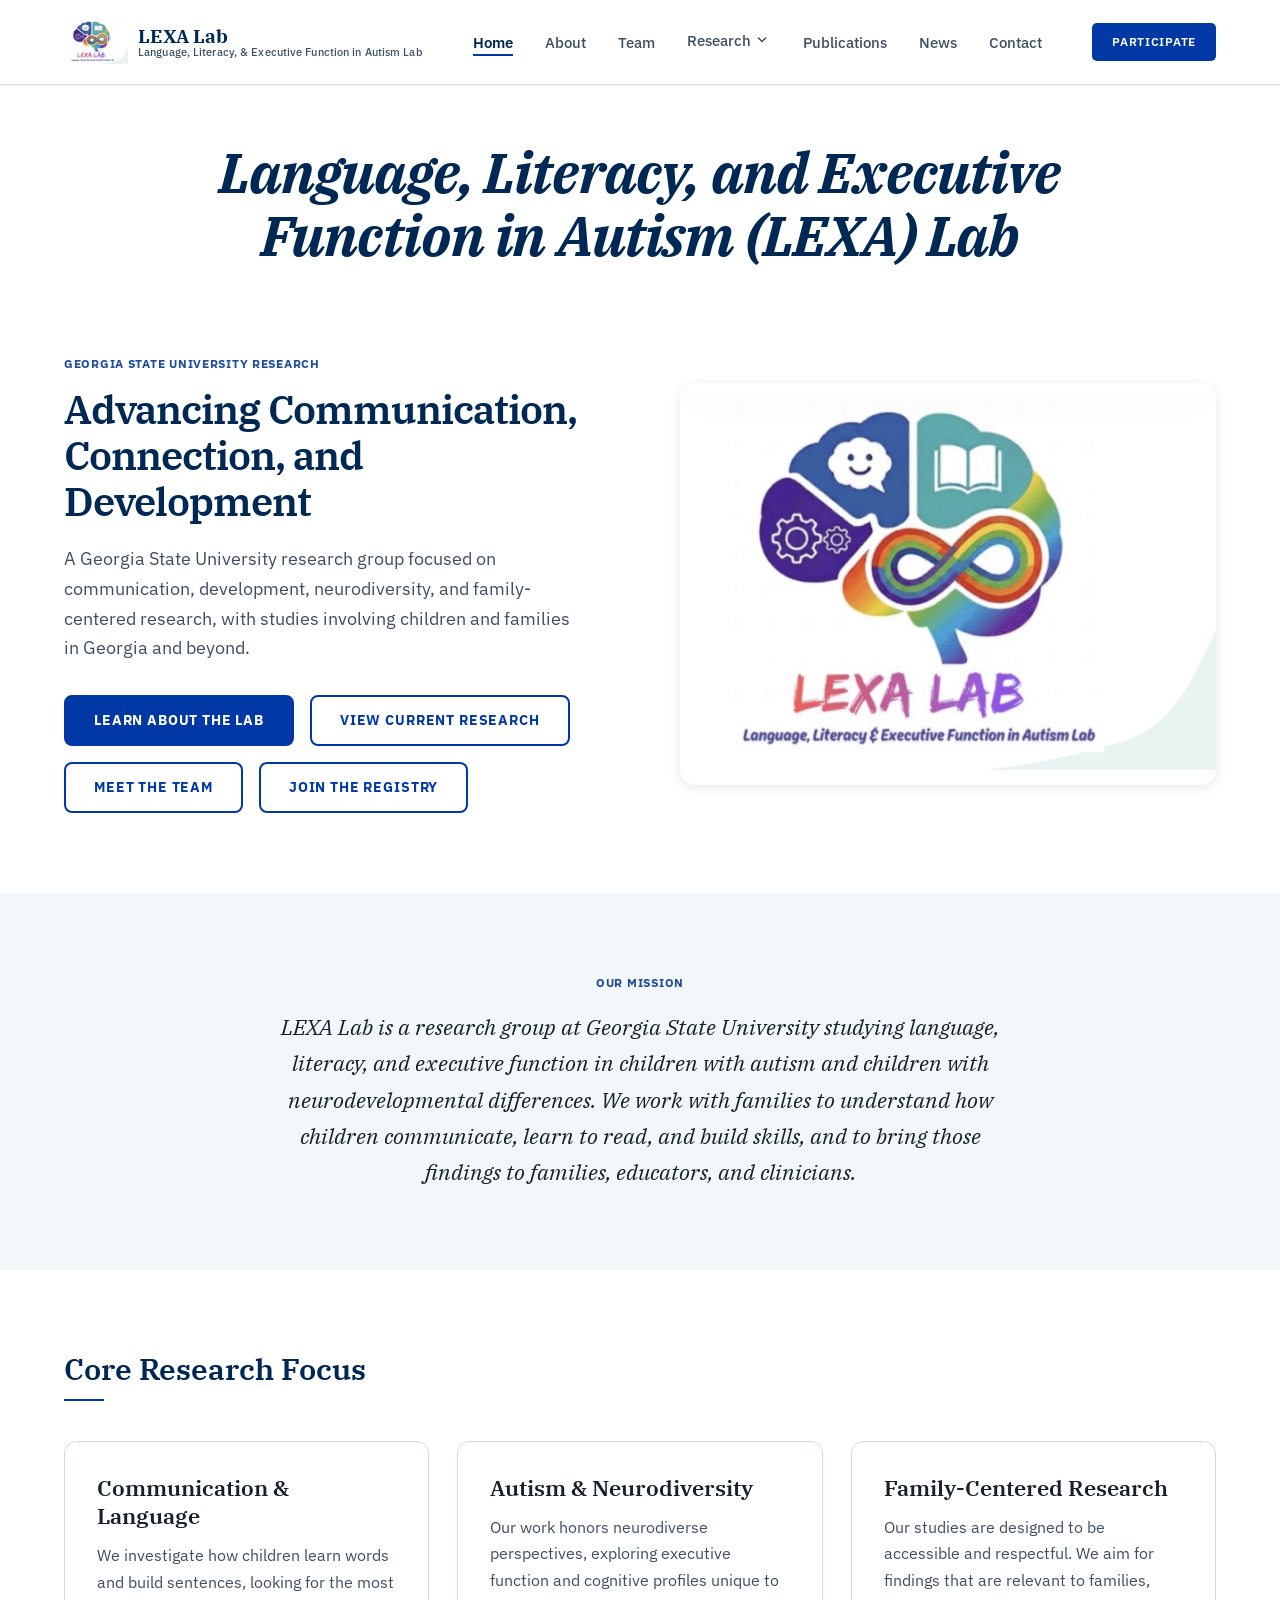
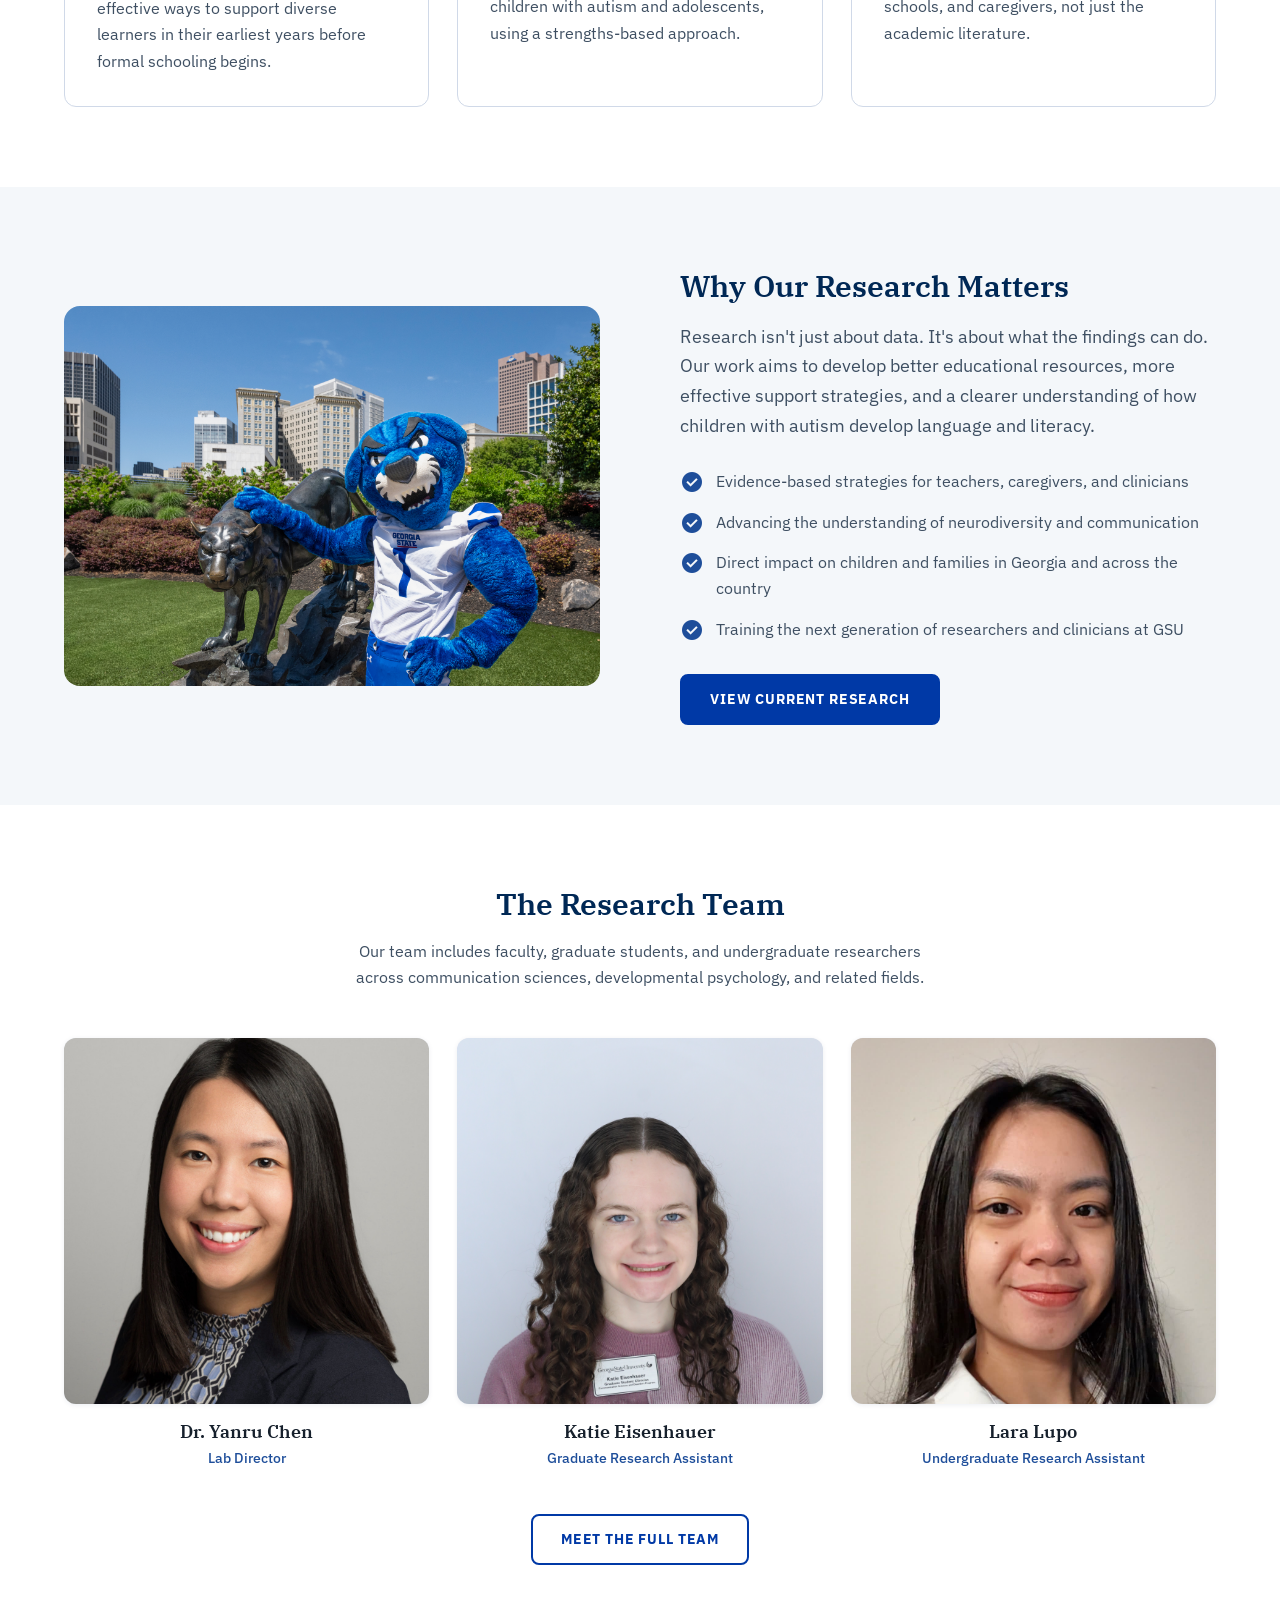
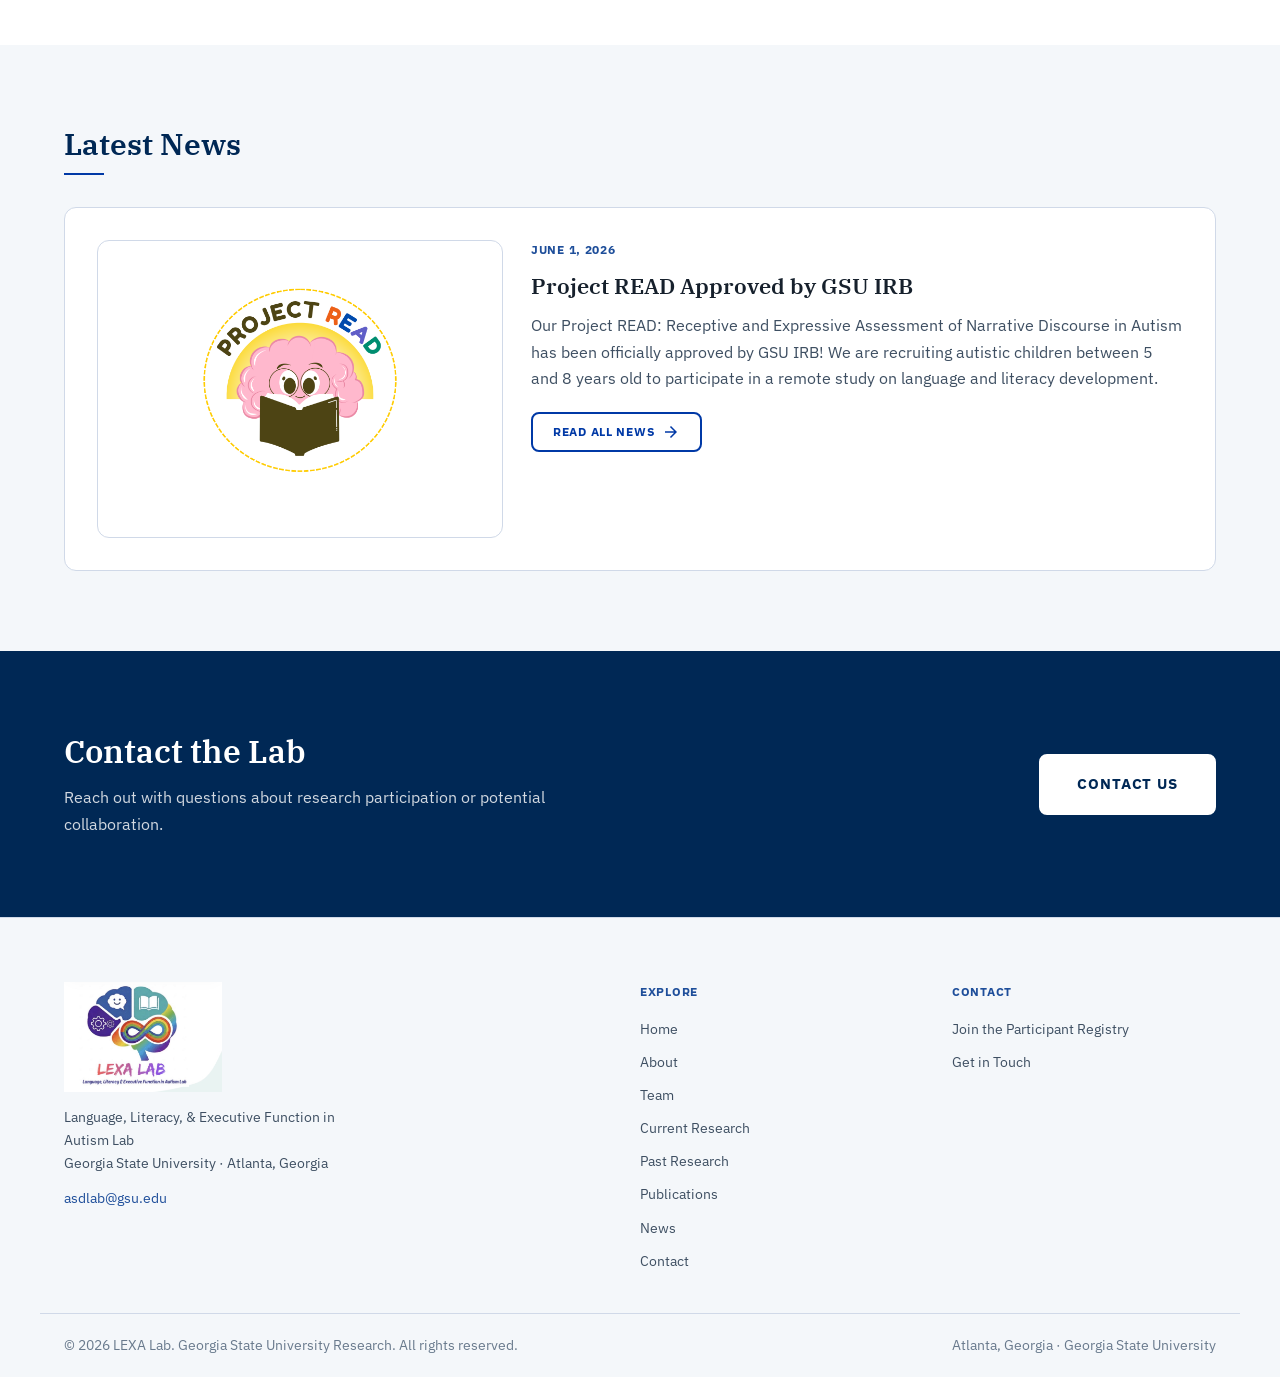
==== index.html @ d69ceec9 "Add GSU photos to home, about, research, and contact pages Co-Authored-By: Claude Opus 4.8 <noreply@" ====
<!DOCTYPE html>
<html lang="en">
<head>
  <meta charset="UTF-8" />
  <meta name="viewport" content="width=device-width, initial-scale=1.0" />
  <meta name="description" content="LEXA Lab at Georgia State University studies language, literacy, and executive function in children with autism and their families. Family-centered, community-engaged research." />
  <title>Home | LEXA Lab — Georgia State University</title>

  <!-- Fonts: IBM Plex Serif (headings) + IBM Plex Sans (body) + Material Symbols -->
  <link rel="preconnect" href="https://fonts.googleapis.com" />
  <link rel="preconnect" href="https://fonts.gstatic.com" crossorigin />
  <link href="https://fonts.googleapis.com/css2?family=IBM+Plex+Serif:ital,wght@0,400;0,500;0,600;0,700;1,400&family=IBM+Plex+Sans:ital,wght@0,400;0,500;0,600;0,700;1,400&display=swap" rel="stylesheet" />
  <link href="https://fonts.googleapis.com/css2?family=Material+Symbols+Outlined:opsz,wght,FILL,GRAD@20..48,100..700,0..1,-50..200" rel="stylesheet" />

  <link rel="stylesheet" href="assets/css/styles.css" />
</head>
<body>

  <!-- Skip navigation for keyboard/screen reader users -->
  <a href="#main-content" class="skip-link">Skip to main content</a>

  <!-- ============================================================
       HEADER / NAVIGATION
       SQUARESPACE: Header block → Fixed → Background: White
       ============================================================ -->
  <header class="site-header" role="banner">
    <div class="nav-inner">

      <!-- Logo -->
      <a href="index.html" class="nav-logo" aria-label="LEXA Lab — Home">
        <div class="nav-logo-icon" aria-hidden="true">
          <img src="assets/images/lexa-lab-logo.png" alt="" class="nav-logo-brand-img" />
        </div>
        <div class="nav-logo-text">
          <span class="nav-logo-name">LEXA Lab</span>
          <span class="nav-logo-sub">Language, Literacy, &amp; Executive Function in Autism Lab</span>
        </div>
      </a>

      <!-- Desktop nav links -->
      <!-- Update this navigation if additional pages are added in the future. -->
      <nav aria-label="Main navigation">
        <ul class="nav-links" role="list">
          <li><a href="index.html"        class="nav-link active" aria-current="page">Home</a></li>
          <li><a href="about.html"        class="nav-link">About</a></li>
          <li><a href="team.html"         class="nav-link">Team</a></li>
          <li class="nav-item-dropdown">
            <button class="nav-link nav-dropdown-toggle" aria-expanded="false" aria-haspopup="true">
              Research
              <span class="material-symbols-outlined" aria-hidden="true" style="font-size:18px;">expand_more</span>
            </button>
            <ul class="nav-dropdown-menu" role="menu">
              <li role="none"><a role="menuitem" href="research.html" class="nav-dropdown-link">Current Research</a></li>
              <li role="none"><a role="menuitem" href="past-research.html" class="nav-dropdown-link">Past Research</a></li>
            </ul>
          </li>
          <li><a href="publications.html" class="nav-link">Publications</a></li>
          <li><a href="news.html"          class="nav-link">News</a></li>
          <li><a href="contact.html"      class="nav-link">Contact</a></li>
        </ul>
      </nav>

      <!-- Nav CTA -->
      <a href="contact.html#registry" class="btn-nav nav-cta" aria-label="Join the participant registry — opens contact page">Participate</a>

      <!-- Hamburger (mobile) -->
      <button
        class="mobile-menu-btn"
        id="mobile-menu-btn"
        aria-label="Open navigation menu"
        aria-expanded="false"
        aria-controls="mobile-menu"
      >
        <span class="material-symbols-outlined" aria-hidden="true">menu</span>
      </button>
    </div>

    <!-- Mobile dropdown -->
    <nav id="mobile-menu" class="mobile-menu" aria-label="Mobile navigation">
      <a href="index.html"        class="mobile-nav-link active" aria-current="page">Home</a>
      <a href="about.html"        class="mobile-nav-link">About</a>
      <a href="team.html"         class="mobile-nav-link">Team</a>
      <span class="mobile-nav-group-label">Research</span>
      <a href="research.html"      class="mobile-nav-link mobile-nav-sublink">Current Research</a>
      <a href="past-research.html" class="mobile-nav-link mobile-nav-sublink">Past Research</a>
      <a href="publications.html" class="mobile-nav-link">Publications</a>
      <a href="news.html"        class="mobile-nav-link">News</a>
      <a href="contact.html"      class="mobile-nav-link">Contact</a>
      <a href="contact.html#registry" class="btn-nav">Participate in a Study</a>
    </nav>
  </header>

  <!-- ============================================================
       MAIN CONTENT
       ============================================================ -->
  <main id="main-content">

    <!-- ──────────────────────────────────────────────────────────
         LAB WORDMARK — full name, large centered display
         SQUARESPACE: Text block — centered, large display heading
         ────────────────────────────────────────────────────────── -->
    <section class="lab-wordmark-band" aria-label="Lab name">
      <div class="container">
        <p class="lab-wordmark">
          Language, Literacy, and Executive Function in Autism (LEXA) Lab
        </p>
      </div>
    </section>

    <!-- ──────────────────────────────────────────────────────────
         HERO SECTION
         SQUARESPACE: Banner block — 2-column layout
         Left: Text + CTAs  |  Right: Image placeholder
         ────────────────────────────────────────────────────────── -->
    <section class="hero" aria-labelledby="hero-heading">
      <div class="container grid-2 gap-lg">

        <!-- Left: content -->
        <div>
          <span class="section-label">Georgia State University Research</span>
          <h1 id="hero-heading" class="display-heading" style="margin-top: 8px;">
            Advancing Communication,<br />Connection, and Development
          </h1>
          <p class="body-lg" style="margin-top: 20px; max-width: 520px;">
            A Georgia State University research group focused on communication, development, neurodiversity, and family-centered research, with studies involving children and families in Georgia and beyond.
          </p>
          <div class="btn-group" style="margin-top: 32px;">
            <a href="about.html"    class="btn btn-primary">Learn About the Lab</a>
            <a href="research.html" class="btn btn-outlined">View Current Research</a>
          </div>
          <div class="btn-group" style="margin-top: 16px;">
            <a href="team.html"             class="btn btn-outlined">Meet the Team</a>
            <a href="contact.html#registry" class="btn btn-outlined">Join the Registry</a>
          </div>
        </div>

        <!-- Right: image -->
        <img src="assets/images/lexa-lab-logo.png" alt="LEXA Lab logo" class="hero-image" style="width:100%; min-height:380px; object-fit:contain; background: var(--clr-surface-card); display:block;" />

      </div>
    </section>

    <!-- ──────────────────────────────────────────────────────────
         MISSION / WELCOME SECTION
         SQUARESPACE: Text block — centered, large quote style
         ────────────────────────────────────────────────────────── -->
    <section class="mission-block section-pad" aria-labelledby="mission-heading">
      <div class="container">
        <div class="inner">
          <span class="section-label" style="text-align:center; display:block;">Our Mission</span>
          <p id="mission-heading" style="margin-top: 16px;">
            LEXA Lab is a research group at Georgia State University studying language, literacy, and executive function in children with autism and children with neurodevelopmental differences. We work with families to understand how children communicate, learn to read, and build skills, and to bring those findings to families, educators, and clinicians.
          </p>
        </div>
      </div>
    </section>

    <!-- ──────────────────────────────────────────────────────────
         RESEARCH FOCUS CARDS
         SQUARESPACE: Summary block — 3 columns
         ────────────────────────────────────────────────────────── -->
    <section class="section-pad" style="background: var(--clr-surface);" id="focus" aria-labelledby="focus-heading">
      <div class="container">

        <div class="heading-accent" style="margin-bottom: 40px;">
          <h2 id="focus-heading" class="section-heading">Core Research Focus</h2>
          <div class="heading-accent-line"></div>
        </div>

        <div class="grid-3">

          <!-- Card 1: Communication & Language -->
          <div class="card" style="display:flex; flex-direction:column;">
            <h3 class="card-heading">Communication &amp; Language</h3>
            <p class="body-md" style="flex: 1;">
              We investigate how children learn words and build sentences, looking for the most effective ways to support diverse learners in their earliest years before formal schooling begins.
            </p>
          </div>

          <!-- Card 2: Autism & Neurodiversity -->
          <div class="card" style="display:flex; flex-direction:column;">
            <h3 class="card-heading">Autism &amp; Neurodiversity</h3>
            <p class="body-md" style="flex: 1;">
              Our work honors neurodiverse perspectives, exploring executive function and cognitive
              profiles unique to children with autism and adolescents, using a strengths-based approach.
            </p>
          </div>

          <!-- Card 3: Family-Centered Research -->
          <div class="card" style="display:flex; flex-direction:column;">
            <h3 class="card-heading">Family-Centered Research</h3>
            <p class="body-md" style="flex: 1;">
              Our studies are designed to be accessible and respectful. We aim for findings that are relevant to families, schools, and caregivers, not just the academic literature.
            </p>
          </div>

        </div>
      </div>
    </section>

    <!-- ──────────────────────────────────────────────────────────
         WHY IT MATTERS
         SQUARESPACE: Image + Text block — Image left, text right
         ────────────────────────────────────────────────────────── -->
    <section class="section-pad" style="background: var(--clr-surface-alt);" aria-labelledby="why-heading">
      <div class="container grid-2 gap-lg">

        <!-- Left: image placeholder -->
        <!-- SWAP with: A candid, warm photo of a diverse family sharing a joyful moment together.
             Soft natural light, indoor setting. Conveys connection and safety. -->
        <!-- Replace this placeholder with final lab photography. Keep similar aspect ratio and add descriptive alt text. -->
        <div style="position: relative;">
          <img
            src="assets/images/20260409MLB_GSU_Stock_0015.jpeg"
            alt="Pounce, the Georgia State University panther mascot, posing beside the bronze panther statue with the downtown Atlanta skyline behind"
            style="width:100%; min-height:380px; height:100%; object-fit:cover; object-position:center; border-radius: var(--radius-2xl); display:block;"
          />
        </div>

        <!-- Right: text -->
        <div>
          <h2 id="why-heading" class="section-heading">Why Our Research Matters</h2>
          <p class="body-lg" style="margin-top: 16px; margin-bottom: 28px;">
            Research isn't just about data. It's about what the findings can do. Our work aims to develop better educational resources, more effective support strategies, and a clearer understanding of how children with autism develop language and literacy.
          </p>
          <ul class="check-list">
            <li>
              <span class="material-symbols-outlined check-icon icon-filled" aria-hidden="true">check_circle</span>
              <span>Evidence-based strategies for teachers, caregivers, and clinicians</span>
            </li>
            <li>
              <span class="material-symbols-outlined check-icon icon-filled" aria-hidden="true">check_circle</span>
              <span>Advancing the understanding of neurodiversity and communication</span>
            </li>
            <li>
              <span class="material-symbols-outlined check-icon icon-filled" aria-hidden="true">check_circle</span>
              <span>Direct impact on children and families in Georgia and across the country</span>
            </li>
            <li>
              <span class="material-symbols-outlined check-icon icon-filled" aria-hidden="true">check_circle</span>
              <span>Training the next generation of researchers and clinicians at GSU</span>
            </li>
          </ul>
          <div style="margin-top: 32px;">
            <a href="research.html" class="btn btn-primary">View Current Research</a>
          </div>
        </div>

      </div>
    </section>

    <!-- ──────────────────────────────────────────────────────────
         TEAM PREVIEW
         SQUARESPACE: Summary block — 4 columns (headshot + name + role)
         ────────────────────────────────────────────────────────── -->
    <section class="section-pad" style="background: var(--clr-surface);" id="team" aria-labelledby="team-preview-heading">
      <div class="container">

        <div style="text-align: center; max-width: 600px; margin: 0 auto 48px;">
          <h2 id="team-preview-heading" class="section-heading">The Research Team</h2>
          <p class="body-md" style="margin-top: 14px;">
            Our team includes faculty, graduate students, and undergraduate researchers across communication sciences, developmental psychology, and related fields.
          </p>
        </div>

        <div class="grid-3">

          <div class="preview-card">
            <img src="assets/images/yanru-chen.jpg" alt="Dr. Yanru Chen" class="preview-headshot" style="width:100%; aspect-ratio:1; object-fit:cover; object-position:center; display:block;" />
            <h4>Dr. Yanru Chen</h4>
            <p class="role">Lab Director</p>
          </div>

          <div class="preview-card">
            <img src="assets/images/katie-eisenhauer.jpg" alt="Katie Eisenhauer" class="preview-headshot" style="width:100%; aspect-ratio:1; object-fit:cover; object-position:center bottom; display:block;" />
            <h4>Katie Eisenhauer</h4>
            <p class="role">Graduate Research Assistant</p>
          </div>

          <div class="preview-card">
            <img src="assets/images/lara-lupo.jpg" alt="Lara Lupo" class="preview-headshot" style="width:100%; aspect-ratio:1; object-fit:cover; object-position:center top; display:block;" />
            <h4>Lara Lupo</h4>
            <p class="role">Undergraduate Research Assistant</p>
          </div>

        </div>

        <div style="text-align: center; margin-top: 44px;">
          <a href="team.html" class="btn btn-outlined">Meet the Full Team</a>
        </div>

      </div>
    </section>

    <!-- ──────────────────────────────────────────────────────────
         LATEST NEWS — most recent item only
         SQUARESPACE: Summary block (latest item) / Blog summary
         MAINTENANCE: Update this block whenever a newer item is added to
         news.html so the Home page always shows the single latest item.
         ────────────────────────────────────────────────────────── -->
    <section class="section-pad" style="background: var(--clr-surface-alt);" aria-labelledby="news-heading">
      <div class="container">
        <div class="heading-accent" style="margin-bottom: 32px;">
          <h2 id="news-heading" class="section-heading">Latest News</h2>
          <div class="heading-accent-line"></div>
        </div>

        <article class="card" style="display:flex; gap:28px; flex-wrap:wrap; align-items:flex-start;">
          <div style="flex:1 1 240px; min-height:220px; border-radius: var(--radius-xl); background: var(--clr-surface); border: 1px solid var(--clr-surface-border); display:flex; align-items:center; justify-content:center; padding:18px;">
            <img src="assets/images/project-read-logo.png" alt="Project READ logo" style="width:100%; max-height:260px; object-fit:contain; display:block;" />
          </div>
          <div style="flex:2 1 320px;">
            <span class="section-label">June 1, 2026</span>
            <h3 class="card-heading" style="margin-top:6px;">Project READ Approved by GSU IRB</h3>
            <p class="body-md" style="margin-bottom: 20px;">
              Our Project READ: Receptive and Expressive Assessment of Narrative Discourse in Autism
              has been officially approved by GSU IRB! We are recruiting autistic children between 5 and 8
              years old to participate in a remote study on language and literacy development.
            </p>
            <a href="news.html" class="btn btn-outlined btn-sm">
              Read all news
              <span class="material-symbols-outlined" aria-hidden="true" style="font-size:18px;">arrow_forward</span>
            </a>
          </div>
        </article>
      </div>
    </section>

    <!-- ──────────────────────────────────────────────────────────
         CONTACT CTA BANNER
         SQUARESPACE: Banner block — Navy background, 2 columns
         ────────────────────────────────────────────────────────── -->
    <section class="cta-banner" aria-labelledby="cta-heading">
      <div class="container">
        <div class="cta-2col">
          <div class="cta-text">
            <h2 id="cta-heading" style="font-size: clamp(24px, 3.5vw, 32px); margin-bottom: 12px;">
              Contact the Lab
            </h2>
            <p>
              Reach out with questions about research participation or potential collaboration.
            </p>
          </div>
          <div style="flex-shrink: 0;">
            <a href="contact.html" class="btn btn-on-dark btn-lg">Contact Us</a>
          </div>
        </div>
      </div>
    </section>

  </main>

  <!-- ============================================================
       FOOTER
       SQUARESPACE: Footer block — 3-column layout
       ============================================================ -->
  <footer class="site-footer" role="contentinfo">
    <div class="footer-inner">

      <!-- Column 1: Brand -->
      <div>
        <img src="assets/images/lexa-lab-logo.png" alt="LEXA Lab logo" class="footer-logo-img" />
        <p class="footer-brand-sub">
          Language, Literacy, &amp; Executive Function in Autism Lab<br />
          Georgia State University · Atlanta, Georgia
        </p>
        <p style="margin-top: 12px; font-size: var(--text-sm); color: var(--clr-text-soft);">
          <a href="mailto:asdlab@gsu.edu" style="color: var(--clr-secondary);">asdlab@gsu.edu</a>
        </p>
      </div>

      <!-- Column 2: Explore -->
      <div>
        <span class="footer-col-label">Explore</span>
        <nav class="footer-links" aria-label="Footer navigation">
          <a href="index.html">Home</a>
          <a href="about.html">About</a>
          <a href="team.html">Team</a>
          <a href="research.html">Current Research</a>
          <a href="past-research.html">Past Research</a>
          <a href="publications.html">Publications</a>
          <a href="news.html">News</a>
          <a href="contact.html">Contact</a>
        </nav>
      </div>

      <!-- Column 3: Contact -->
      <div>
        <span class="footer-col-label">Contact</span>
        <nav class="footer-links" aria-label="Footer contact links">
          <a href="contact.html#registry">Join the Participant Registry</a>
          <a href="contact.html">Get in Touch</a>
        </nav>
      </div>

    </div>

    <div class="footer-bottom">
      <p class="footer-copy">© 2026 LEXA Lab. Georgia State University Research. All rights reserved.</p>
      <p class="footer-copy">Atlanta, Georgia · Georgia State University</p>
    </div>
  </footer>

  <script src="assets/js/nav.js"></script>
</body>
</html>
---- assets/css/styles.css ----
/* ================================================================
   LEXA Lab — Shared Stylesheet
   Georgia State University Research Lab Website Prototype
   Language, Literacy, & Executive Function in Autism Lab
   ================================================================

   SQUARESPACE MIGRATION GUIDE:
   ─ CSS custom properties (:root) → Squarespace Site Styles panel
   ─ Component classes below → Custom CSS on individual blocks
   ─ Section comments name the Squarespace block type to use

   ================================================================ */


/* ================================
   Design Tokens
   Colors, typography, spacing, borders, shadows
================================ */

:root {
  /* Brand — GSU Palette */
  --clr-primary:         #002855;   /* GSU Deep Navy — headings, logo */
  --clr-primary-action:  #0039A6;   /* GSU Blue — buttons, links */
  --clr-primary-light:   #D6E4FF;   /* Cool blue tint — chips, icon bg */
  --clr-secondary:       #1E4E9A;   /* Cool mid-blue — section labels, accents */
  --clr-secondary-light: #EDF3FF;   /* Cool pale blue — hover, callout */

  /* Surfaces */
  --clr-bg:              #FFFFFF;
  --clr-surface:         #FFFFFF;
  --clr-surface-alt:     #F4F7FA;   /* Cool pale blue-gray — alternating sections */
  --clr-surface-card:    #FFFFFF;
  --clr-surface-mid:     #E8EDF4;   /* Q&A blocks, content containers */
  --clr-surface-border:  #D0D9E8;   /* Dividers, card borders */
  --clr-white:           #FFFFFF;
  --clr-paper:           #FAF7F1;   /* Warm paper — publications archive */
  --clr-paper-rule:      #E7E1D6;   /* Hairline rule on paper */

  /* Text */
  --clr-text:            #16202C;   /* Deep blue-black body */
  --clr-text-mid:        #3E4F62;   /* Muted — captions, body on cards */
  --clr-text-soft:       #697A8D;   /* Tertiary — hints, placeholders */

  /* Accent */
  --clr-gold:            #B88A00;   /* Muted academic gold */
  --clr-gold-bg:         #FDF6E3;   /* Pale gold tint */

  /* Typography — IBM Plex family: academic, editorial, cohesive */
  --font-heading: 'IBM Plex Serif', serif;
  --font-body:    'IBM Plex Sans', sans-serif;

  /* Type scale */
  --text-display:  clamp(24px, 4vw, 40px);
  --text-h1:       clamp(22px, 3.5vw, 36px);
  --text-h2:       30px;
  --text-h3:       22px;
  --text-h4:       19px;
  --text-body-lg:  18px;
  --text-body:     16px;
  --text-sm:       14px;
  --text-xs:       12px;

  /* Line heights */
  --lh-tight:    1.15;
  --lh-snug:     1.28;
  --lh-normal:   1.5;
  --lh-relaxed:  1.65;

  /* Letter spacing */
  --ls-tight: -0.015em;
  --ls-caps:   0.06em;

  /* Spacing (8px base) */
  --sp-1:  8px;
  --sp-2:  16px;
  --sp-3:  24px;
  --sp-4:  32px;
  --sp-5:  40px;
  --sp-6:  48px;
  --sp-8:  64px;
  --sp-10: 80px;  /* section vertical padding */
  --sp-12: 96px;

  /* Layout */
  --container-max: 1200px;
  --gutter:        24px;
  --section-y:     80px;

  /* Shapes — reduced radius for academic/institutional look */
  --radius-sm:   2px;
  --radius-md:   5px;
  --radius-lg:   8px;
  --radius-xl:   12px;
  --radius-2xl:  16px;
  --radius-full: 9999px;

  /* Shadows — tighter, less diffuse */
  --shadow-xs: 0 1px 2px rgba(0, 40, 85, 0.05);
  --shadow-sm: 0 1px 5px rgba(0, 40, 85, 0.08);
  --shadow-md: 0 3px 12px rgba(0, 40, 85, 0.10);
  --shadow-lg: 0 6px 24px rgba(0, 40, 85, 0.12);

  /* Transitions */
  --ease-fast:   150ms ease;
  --ease:        250ms ease;
  --ease-slow:   400ms ease;
}


/* ================================
   Base / Reset
================================ */

*, *::before, *::after { box-sizing: border-box; margin: 0; padding: 0; }

html { scroll-behavior: smooth; }

body {
  font-family: var(--font-body);
  font-size: var(--text-body);
  line-height: var(--lh-relaxed);
  color: var(--clr-text);
  background-color: var(--clr-bg);
  -webkit-font-smoothing: antialiased;
  overflow-x: hidden;
}

img { max-width: 100%; height: auto; display: block; }

a { color: inherit; text-decoration: none; }
a:hover { text-decoration: underline; }

ul, ol { list-style: none; }

button {
  cursor: pointer;
  font-family: var(--font-body);
  border: none;
  background: none;
}

h1, h2, h3, h4, h5 {
  font-family: var(--font-heading);
  font-weight: 600;
  line-height: var(--lh-snug);
  color: var(--clr-primary);
}


/* ================================
   Accessibility
================================ */

/* Skip link — SQUARESPACE: add as first block, hide visually */
.skip-link {
  position: absolute;
  top: -100px;
  left: var(--gutter);
  background: var(--clr-primary-action);
  color: #fff;
  padding: 8px 18px;
  border-radius: var(--radius-md);
  font-weight: 600;
  font-size: var(--text-sm);
  z-index: 9999;
  transition: top var(--ease-fast);
}
.skip-link:focus { top: 8px; text-decoration: none; color: #fff; }

/* Focus ring — high visibility for keyboard users */
:focus-visible {
  outline: 3px solid var(--clr-primary-action);
  outline-offset: 3px;
  border-radius: 2px;
}
:focus:not(:focus-visible) { outline: none; }


/* ================================
   Icon Library
   Material Symbols configuration
================================ */

.material-symbols-outlined {
  font-variation-settings: 'FILL' 0, 'wght' 400, 'GRAD' 0, 'opsz' 24;
  font-size: 24px;
  line-height: 1;
  display: inline-flex;
  align-items: center;
  user-select: none;
}
.icon-filled { font-variation-settings: 'FILL' 1, 'wght' 400, 'GRAD' 0, 'opsz' 24; }


/* ================================
   Layout Utilities
   Containers, grids, split layouts
   Responsive breakpoints are defined inline within each rule.
================================ */

/* Main page width wrapper used across all pages. */
.container {
  width: 100%;
  max-width: var(--container-max);
  margin-left: auto;
  margin-right: auto;
  padding-left: var(--gutter);
  padding-right: var(--gutter);
}

.section-pad {
  padding-top: var(--section-y);
  padding-bottom: var(--section-y);
}

@media (max-width: 768px) {
  .section-pad {
    padding-top: 56px;
    padding-bottom: 56px;
  }
}

/* Two-column grids */
.grid-2 {
  display: grid;
  grid-template-columns: 1fr 1fr;
  gap: 64px;
  align-items: center;
}

.grid-2.gap-lg { gap: 80px; }
.grid-2.gap-md { gap: 48px; }
.grid-2.gap-sm { gap: 32px; }

/* Weighted two-column */
.grid-5-7 { grid-template-columns: 5fr 7fr; }
.grid-7-5 { grid-template-columns: 7fr 5fr; }

@media (max-width: 900px) {
  .grid-2, .grid-5-7, .grid-7-5 {
    grid-template-columns: 1fr;
    gap: 40px;
  }
}

/* Reusable card grid for research and team sections. */
.grid-3 {
  display: grid;
  grid-template-columns: repeat(3, 1fr);
  gap: 28px;
}

@media (max-width: 900px) { .grid-3 { grid-template-columns: 1fr 1fr; } }
@media (max-width: 640px) { .grid-3 { grid-template-columns: 1fr; } }

/* Four-column grid */
.grid-4 {
  display: grid;
  grid-template-columns: repeat(4, 1fr);
  gap: 24px;
}

@media (max-width: 1024px) { .grid-4 { grid-template-columns: 1fr 1fr; } }
@media (max-width: 580px)  { .grid-4 { grid-template-columns: 1fr; } }

/* Two-column grid (team) */
.grid-team-2 {
  display: grid;
  grid-template-columns: repeat(2, 1fr);
  gap: 24px;
}
@media (max-width: 700px) { .grid-team-2 { grid-template-columns: 1fr; } }

/* 12-col bento grid (research areas, grad students) */
.bento-grid {
  display: grid;
  grid-template-columns: repeat(12, 1fr);
  gap: 24px;
}

.bento-8  { grid-column: span 8; }
.bento-4  { grid-column: span 4; }
.bento-12 { grid-column: span 12; }

@media (max-width: 900px) {
  .bento-8, .bento-4 { grid-column: span 12; }
}

/* Contact layout */
.contact-grid {
  display: grid;
  grid-template-columns: 5fr 7fr;
  gap: 48px;
  align-items: start;
}
@media (max-width: 900px) { .contact-grid { grid-template-columns: 1fr; } }


/* ================================
   Header and Navigation
   SQUARESPACE: Header block → Fixed → White background
================================ */

.site-header {
  position: sticky;
  top: 0;
  z-index: 100;
  background: var(--clr-white);
  border-bottom: 1px solid var(--clr-surface-border);
  box-shadow: var(--shadow-xs);
  transition: box-shadow var(--ease);
}
.site-header.scrolled { box-shadow: var(--shadow-sm); }

.nav-inner {
  display: flex;
  align-items: center;
  justify-content: space-between;
  height: 84px;
  max-width: var(--container-max);
  margin: 0 auto;
  padding: 0 var(--gutter);
}

/* Logo */
.nav-logo {
  display: flex;
  flex-direction: row;
  align-items: center;
  gap: 10px;
  line-height: 1.1;
  text-decoration: none;
}

.nav-logo-icon {
  flex-shrink: 0;
  display: flex;
  align-items: center;
}

.nav-logo-brand-img {
  height: 64px;
  width: 64px;
  object-fit: contain;
  display: block;
}

.nav-logo-text {
  display: flex;
  flex-direction: column;
}

.nav-logo-name {
  font-family: var(--font-heading);
  font-size: 19px;
  font-weight: 700;
  color: var(--clr-primary);
  letter-spacing: -0.01em;
}
.nav-logo-sub {
  font-size: 10.5px;
  font-weight: 500;
  color: var(--clr-text-mid);
  letter-spacing: 0.01em;
  max-width: 300px;
}

@media (max-width: 480px) {
  .nav-logo-brand-img { height: 48px; width: 48px; }
  .nav-logo-name { font-size: 16px; }
  .nav-logo-sub { display: none; }
}

/* Desktop nav links */
.nav-links {
  display: flex;
  align-items: center;
  gap: 32px;
  list-style: none;
}

.nav-link {
  font-size: 15px;
  font-weight: 500;
  color: var(--clr-text-mid);
  text-decoration: none;
  padding-bottom: 2px;
  border-bottom: 2px solid transparent;
  transition: color var(--ease-fast), border-color var(--ease-fast);
}
.nav-link:hover { color: var(--clr-primary); text-decoration: none; }
.nav-link.active, .nav-link[aria-current="page"] {
  color: var(--clr-primary);
  border-bottom-color: var(--clr-primary-action);
  font-weight: 600;
}

/* Nav CTA */
.btn-nav {
  font-family: var(--font-body);
  font-size: 12px;
  font-weight: 600;
  letter-spacing: var(--ls-caps);
  text-transform: uppercase;
  color: #fff;
  background: var(--clr-primary-action);
  padding: 9px 20px;
  border-radius: var(--radius-md);
  border: none;
  cursor: pointer;
  transition: background var(--ease-fast), box-shadow var(--ease-fast);
  text-decoration: none;
  white-space: nowrap;
  display: inline-flex;
  align-items: center;
}
.btn-nav:hover {
  background: var(--clr-primary);
  box-shadow: none;
  text-decoration: none;
  color: #fff;
}

/* Hamburger */
.mobile-menu-btn {
  display: none;
  align-items: center;
  justify-content: center;
  width: 42px;
  height: 42px;
  border-radius: var(--radius-md);
  color: var(--clr-primary);
  background: transparent;
  border: none;
  cursor: pointer;
  transition: background var(--ease-fast);
}
.mobile-menu-btn:hover { background: var(--clr-surface-alt); }

/* Mobile dropdown */
.mobile-menu {
  display: none;
  flex-direction: column;
  padding: 12px var(--gutter) 20px;
  background: var(--clr-white);
  border-top: 1px solid var(--clr-surface-border);
  gap: 4px;
}
.mobile-menu.open { display: flex; }

.mobile-nav-link {
  font-size: 16px;
  font-weight: 500;
  color: var(--clr-text-mid);
  padding: 12px 4px;
  border-bottom: 1px solid var(--clr-surface-border);
  transition: color var(--ease-fast);
  text-decoration: none;
}
.mobile-nav-link:hover, .mobile-nav-link.active, .mobile-nav-link[aria-current="page"] {
  color: var(--clr-primary);
  text-decoration: none;
}
.mobile-nav-link.active, .mobile-nav-link[aria-current="page"] { font-weight: 600; }
.mobile-menu .btn-nav {
  margin-top: 16px;
  justify-content: center;
  width: 100%;
  border-radius: var(--radius-lg);
}


/* Research dropdown (desktop)
   SQUARESPACE: built as a Folder navigation item with two pages. */
.nav-item-dropdown { position: relative; display: flex; align-items: center; }

.nav-dropdown-toggle {
  display: inline-flex;
  align-items: center;
  gap: 2px;
  background: none;
  border: none;
  cursor: pointer;
  font-family: var(--font-body);
  font-size: 15px;
  font-weight: 500;
  color: var(--clr-text-mid);
  padding: 0 0 2px;
  border-bottom: 2px solid transparent;
  transition: color var(--ease-fast), border-color var(--ease-fast);
}
.nav-dropdown-toggle:hover,
.nav-dropdown-toggle.active-parent {
  color: var(--clr-primary);
}
.nav-dropdown-toggle.active-parent {
  border-bottom-color: var(--clr-primary-action);
  font-weight: 600;
}
.nav-dropdown-toggle .material-symbols-outlined { transition: transform var(--ease-fast); }
.nav-item-dropdown:hover .nav-dropdown-toggle .material-symbols-outlined,
.nav-dropdown-toggle[aria-expanded="true"] .material-symbols-outlined { transform: rotate(180deg); }

.nav-dropdown-menu {
  position: absolute;
  top: 100%;
  left: 0;
  min-width: 210px;
  background: #fff;
  border: 1px solid var(--clr-surface-border);
  border-radius: var(--radius-lg);
  box-shadow: var(--shadow-md);
  padding: 8px;
  margin-top: 10px;
  list-style: none;
  display: none;
  z-index: 120;
}
/* Transparent bridge so hover isn't lost in the gap between toggle and menu */
.nav-dropdown-menu::before {
  content: "";
  position: absolute;
  top: -10px;
  left: 0;
  right: 0;
  height: 10px;
}
.nav-item-dropdown:hover .nav-dropdown-menu,
.nav-item-dropdown:focus-within .nav-dropdown-menu,
.nav-dropdown-toggle[aria-expanded="true"] + .nav-dropdown-menu { display: block; }

.nav-dropdown-link {
  display: block;
  padding: 9px 14px;
  border-radius: var(--radius-md);
  font-size: 15px;
  font-weight: 500;
  color: var(--clr-text-mid);
  text-decoration: none;
  transition: background var(--ease-fast), color var(--ease-fast);
}
.nav-dropdown-link:hover,
.nav-dropdown-link.active,
.nav-dropdown-link[aria-current="page"] {
  background: var(--clr-surface-alt);
  color: var(--clr-primary);
  text-decoration: none;
}

/* Research group in the mobile menu */
.mobile-nav-group-label {
  display: block;
  font-size: var(--text-xs);
  font-weight: 700;
  text-transform: uppercase;
  letter-spacing: var(--ls-caps);
  color: var(--clr-text-soft);
  padding: 12px 4px 4px;
}
.mobile-nav-sublink { padding-left: 18px; }

@media (max-width: 820px) {
  .nav-links, .btn-nav.nav-cta { display: none; }
  .mobile-menu-btn { display: flex; }
}
@media (min-width: 821px) {
  .mobile-menu { display: none !important; }
}


/* ================================
   Buttons and Links
   SQUARESPACE: Button blocks — use "Primary" / "Secondary" styles
================================ */

/* Shared CTA button style. */
.btn {
  display: inline-flex;
  align-items: center;
  justify-content: center;
  gap: 8px;
  min-height: 48px;
  padding: 12px 28px;
  border-radius: var(--radius-lg);
  font-family: var(--font-body);
  font-size: var(--text-sm);
  font-weight: 700;
  letter-spacing: var(--ls-caps);
  text-transform: uppercase;
  text-decoration: none;
  cursor: pointer;
  border: 2px solid transparent;
  transition: all var(--ease-fast);
  white-space: nowrap;
}
.btn:hover { text-decoration: none; }

/* Solid primary */
.btn-primary {
  background: var(--clr-primary-action);
  color: #fff;
  border-color: var(--clr-primary-action);
}
.btn-primary:hover {
  background: var(--clr-primary);
  border-color: var(--clr-primary);
  box-shadow: var(--shadow-md);
  color: #fff;
}

/* Outlined */
.btn-outlined {
  background: transparent;
  color: var(--clr-primary-action);
  border-color: var(--clr-primary-action);
}
.btn-outlined:hover {
  background: var(--clr-secondary-light);
  color: var(--clr-primary);
  border-color: var(--clr-primary);
}

/* On dark background */
.btn-on-dark {
  background: #fff;
  color: var(--clr-primary);
  border-color: #fff;
}
.btn-on-dark:hover {
  background: var(--clr-primary-light);
  border-color: var(--clr-primary-light);
  color: var(--clr-primary);
  box-shadow: var(--shadow-md);
}

.btn-outlined-on-dark {
  background: transparent;
  color: #fff;
  border-color: rgba(255,255,255,0.55);
}
.btn-outlined-on-dark:hover {
  background: rgba(255,255,255,0.08);
  border-color: #fff;
}

/* Sizes */
.btn-sm { min-height: 40px; padding: 8px 20px; font-size: 12px; }
.btn-lg { min-height: 56px; padding: 16px 36px; font-size: 15px; }

/* CTA group */
.btn-group {
  display: flex;
  flex-wrap: wrap;
  gap: 16px;
  align-items: center;
}


/* ================================
   Typography Helpers
================================ */

.display-heading {
  font-family: var(--font-heading);
  font-size: var(--text-display);
  font-weight: 600;
  line-height: var(--lh-tight);
  letter-spacing: -0.025em;
  color: var(--clr-primary);
}

.section-heading {
  font-family: var(--font-heading);
  font-size: var(--text-h2);
  font-weight: 600;
  line-height: var(--lh-snug);
  color: var(--clr-primary);
}

.card-heading {
  font-family: var(--font-heading);
  font-size: var(--text-h3);
  font-weight: 600;
  line-height: var(--lh-snug);
  color: var(--clr-text);
  margin-bottom: 12px;
}

.body-lg {
  font-size: var(--text-body-lg);
  line-height: var(--lh-relaxed);
  color: var(--clr-text-mid);
}
.body-md {
  font-size: var(--text-body);
  line-height: var(--lh-relaxed);
  color: var(--clr-text-mid);
}
.body-sm {
  font-size: var(--text-sm);
  line-height: var(--lh-relaxed);
  color: var(--clr-text-soft);
}

/* Section eyebrow */
.section-label {
  display: block;
  font-family: var(--font-body);
  font-size: var(--text-xs);
  font-weight: 700;
  letter-spacing: var(--ls-caps);
  text-transform: uppercase;
  color: var(--clr-secondary);
  margin-bottom: 12px;
}

/* Accent underline on section headings */
.heading-accent {
  display: flex;
  flex-direction: column;
  gap: 10px;
}
.heading-accent-line {
  width: 40px;
  height: 2px;
  background: var(--clr-primary-action);
}


/* ================================
   Photo Placeholders
   Temporary content slots for final lab photography.
   Replace each .img-placeholder div with a real <img> before launch.
   The aria-label on each placeholder describes the ideal photo.
================================ */

/* Reusable photo frame used until final lab photography is added. */
.img-placeholder {
  background: #CDDAEC;
  border: 1.5px solid #9FB3CC;
  border-radius: var(--radius-lg);
  display: flex;
  flex-direction: column;
  align-items: center;
  justify-content: center;
  overflow: hidden;
  position: relative;
}

/* Institutional content-slot label inside placeholders */
.placeholder-inner {
  display: flex;
  flex-direction: column;
  align-items: center;
  gap: 8px;
  padding: 24px 28px;
  text-align: center;
}
.placeholder-inner .ph-icon { display: none; }
.placeholder-inner p {
  color: #4A6080;
  font-size: 11px;
  font-style: normal;
  font-family: var(--font-body);
  letter-spacing: 0.07em;
  text-transform: uppercase;
  font-weight: 600;
  max-width: 160px;
  margin: 0;
  line-height: 1.4;
}

/* Headshot placeholder (round) */
.img-placeholder-round {
  border-radius: 50%;
}

/* Top-left slot label on large editorial photo placeholders */
.ph-labeled::before {
  content: "Photo";
  position: absolute;
  top: 12px;
  left: 12px;
  font-family: var(--font-body);
  font-size: 9px;
  font-weight: 700;
  letter-spacing: 0.1em;
  text-transform: uppercase;
  color: #3D5A80;
  background: rgba(255,255,255,0.82);
  border: 1px solid rgba(100,140,180,0.35);
  border-radius: 2px;
  padding: 4px 8px;
  line-height: 1;
  z-index: 1;
  pointer-events: none;
}

/* Quiet placeholder annotation on team cards */
.ph-note {
  font-size: 11px;
  color: var(--clr-text-soft);
  font-style: italic;
  margin-top: 6px;
  opacity: 0.8;
}

/* Custom motif: thin GSU-blue vertical rule beside section intro text */
.left-rule {
  border-left: 3px solid var(--clr-primary-action);
  padding-left: 24px;
}


/* ================================
   Cards and Editorial Content Modules
   SQUARESPACE: Summary blocks / Image+Text blocks
================================ */

.card {
  background: var(--clr-surface-card);
  border-radius: var(--radius-xl);
  border: 1px solid var(--clr-surface-border);
  padding: 32px;
  box-shadow: none;
  transition: box-shadow var(--ease);
}
.card:hover { box-shadow: var(--shadow-sm); }

.card-alt {
  background: var(--clr-surface-alt);
  border-radius: var(--radius-xl);
  border: 1px solid var(--clr-surface-border);
  padding: 32px;
  box-shadow: none;
  transition: box-shadow var(--ease);
}
.card-alt:hover { box-shadow: var(--shadow-sm); }

.card-primary {
  background: var(--clr-primary);
  color: #fff;
  border-radius: var(--radius-xl);
  padding: 32px;
}

/* Colored bottom border on research cards */
.accent-primary   { border-bottom: 4px solid var(--clr-primary-action); }
.accent-secondary { border-bottom: 4px solid var(--clr-secondary); }
.accent-navy      { border-bottom: 4px solid var(--clr-primary); }
.accent-gold      { border-bottom: 4px solid var(--clr-gold); }

/* Icon chip inside card */
.card-icon {
  width: 48px;
  height: 48px;
  border-radius: 50%;
  display: flex;
  align-items: center;
  justify-content: center;
  background: var(--clr-primary-light);
  color: var(--clr-primary);
  margin-bottom: 20px;
  flex-shrink: 0;
}
.card-icon-secondary {
  background: var(--clr-secondary-light);
  color: var(--clr-secondary);
}


/* ================================
   Citation Lists
   Publications and conference presentation entries.
================================ */

/* Annotated-bibliography layout: a year gutter + citation rows separated by
   hairlines. No cards, no full-height sidebar — one small accent tick only. */
.citation-list {
  max-width: 860px;
  list-style: none;
  border-top: 1px solid var(--clr-paper-rule);
}

.citation-item {
  display: grid;
  grid-template-columns: 72px minmax(0, 1fr);
  column-gap: 30px;
  align-items: baseline;
  padding: 22px 12px 22px 14px;
  border-bottom: 1px solid var(--clr-paper-rule);
  border-radius: 3px;
  transition: background var(--ease-fast);
}
.citation-item:hover { background: rgba(28, 22, 8, 0.035); }

/* Year gutter — quiet serif label with a short accent tick (the one accent moment) */
.citation-year {
  position: relative;
  padding-left: 15px;
  font-family: var(--font-heading);
  font-size: 15px;
  font-weight: 600;
  font-variant-numeric: tabular-nums;
  letter-spacing: 0.01em;
  color: var(--clr-text-soft);
  white-space: nowrap;
}
.citation-year::before {
  content: "";
  position: absolute;
  left: 0;
  top: 0.18em;
  width: 2px;
  height: 0.95em;
  background: var(--clr-primary-action);
  border-radius: 1px;
}

.citation-item p {
  color: var(--clr-text);
  font-size: var(--text-body);
  line-height: 1.72;
}
.citation-item em {        /* journal / volume titles — elegant italic */
  color: var(--clr-text-mid);
}

/* DOI links — integrated, hairline underline that warms on hover */
.citation-item a {
  color: var(--clr-text-mid);
  font-weight: 500;
  text-decoration: none;
  border-bottom: 1px solid rgba(0, 57, 166, 0.30);
  overflow-wrap: anywhere;
  transition: color var(--ease-fast), border-color var(--ease-fast);
}
.citation-item a:hover {
  color: var(--clr-primary-action);
  border-bottom-color: var(--clr-primary-action);
}

@media (max-width: 640px) {
  .citation-item {
    grid-template-columns: 1fr;
    row-gap: 6px;
    padding: 18px 6px;
  }
}


/* ================================
   Check List
================================ */

.check-list {
  display: flex;
  flex-direction: column;
  gap: 14px;
  list-style: none;
}
.check-list li {
  display: flex;
  align-items: flex-start;
  gap: 12px;
  font-size: var(--text-body);
  color: var(--clr-text-mid);
  line-height: var(--lh-relaxed);
}
.check-icon { color: var(--clr-secondary); flex-shrink: 0; margin-top: 2px; }


/* ================================
   Hero Sections
   SQUARESPACE: Banner block / Cover page
================================ */

.hero {
  padding: var(--section-y) 0;
  background: var(--clr-surface);
  overflow: hidden;
}

.hero-image {
  border-radius: var(--radius-2xl);
  overflow: hidden;
  aspect-ratio: 4 / 3;
  box-shadow: var(--shadow-md);
}

@media (max-width: 900px) {
  .hero-image { aspect-ratio: 16 / 9; }
}

/* Page-level hero (inner pages) */
.page-hero { padding: var(--section-y) 0; background: var(--clr-surface); }
.page-hero-center {
  text-align: center;
  max-width: 720px;
  margin: 0 auto;
}

/* Home-page lab wordmark — big spelled-out name, centered (echoes Squarespace banner)
   SQUARESPACE: Text block — centered, large display heading */
.lab-wordmark-band {
  padding: 56px var(--gutter) 8px;
  text-align: center;
  background: var(--clr-surface);
}
.lab-wordmark {
  font-family: var(--font-heading);
  font-weight: 700;
  font-style: italic;
  font-size: clamp(28px, 5vw, 56px);
  line-height: 1.12;
  letter-spacing: var(--ls-tight);
  color: var(--clr-primary);
  max-width: 1000px;
  margin: 0 auto;
}
@media (max-width: 768px) {
  .lab-wordmark-band { padding: 36px var(--gutter) 4px; }
}


/* ================================
   Mission Block
================================ */

.mission-block { background: var(--clr-surface-alt); }
.mission-block .inner {
  max-width: 760px;
  margin: 0 auto;
  text-align: center;
}
.mission-block p {
  font-family: var(--font-heading);
  font-size: clamp(18px, 2.2vw, 22px);
  font-weight: 400;
  font-style: italic;
  line-height: 1.65;
  color: var(--clr-text);
}


/* ================================
   Q&A Blocks
   Plain-language research question format used on the About page.
================================ */

.qa-stack {
  display: flex;
  flex-direction: column;
  gap: 20px;
  max-width: 780px;
  margin: 0 auto;
  counter-reset: qa-counter;
}

.qa-block {
  display: flex;
  align-items: flex-start;
  gap: 20px;
  background: var(--clr-surface-mid);
  border: 1px solid var(--clr-surface-border);
  border-radius: var(--radius-xl);
  padding: 28px 32px;
  counter-increment: qa-counter;
}

.qa-icon {
  width: 40px;
  height: 40px;
  border-radius: 50%;
  background: var(--clr-primary);
  color: #fff;
  display: flex;
  align-items: center;
  justify-content: center;
  flex-shrink: 0;
}
.qa-icon .material-symbols-outlined { display: none; }
.qa-icon::after {
  content: counter(qa-counter, decimal-leading-zero);
  font-family: var(--font-heading);
  font-size: 13px;
  font-weight: 700;
  color: #fff;
  line-height: 1;
}

.qa-block h3 {
  font-family: var(--font-heading);
  font-size: var(--text-h3);
  font-weight: 600;
  color: var(--clr-text);
  margin-bottom: 10px;
}
.qa-block p { font-size: var(--text-body); color: var(--clr-text-mid); line-height: var(--lh-relaxed); }


/* ================================
   Research Cards
   Bento-style grid used on the Current Research page.
================================ */

.bento-card {
  background: var(--clr-surface-card);
  border-radius: var(--radius-xl);
  border: 1px solid var(--clr-surface-border);
  padding: 32px;
  box-shadow: none;
  overflow: hidden;
}
.bento-card-dark {
  background: var(--clr-primary);
  color: #fff;
  border-radius: var(--radius-xl);
  padding: 32px;
  box-shadow: none;
  display: flex;
  flex-direction: column;
  justify-content: space-between;
}
.bento-card-dark .check-icon { color: var(--clr-primary-light); }
.bento-card-dark .check-list li { color: rgba(255,255,255,0.9); }

.chip {
  display: inline-flex;
  align-items: center;
  gap: 6px;
  padding: 4px 12px;
  border-radius: var(--radius-full);
  font-size: 11px;
  font-weight: 700;
  letter-spacing: var(--ls-caps);
  text-transform: uppercase;
}
.chip-teal {
  background: rgba(30, 78, 154, 0.07);
  color: #1E4E9A;
}
.chip-blue {
  background: var(--clr-secondary-light);
  color: var(--clr-primary);
}


/* ================================
   Team Directory
   SQUARESPACE: Team Member block / Summary block
================================ */

.team-card {
  background: var(--clr-surface-alt);
  border-radius: var(--radius-xl);
  border: 1px solid var(--clr-surface-border);
  padding: 24px;
  box-shadow: none;
  transition: box-shadow var(--ease);
}
.team-card:hover { box-shadow: var(--shadow-sm); }

.team-card-headshot {
  width: 88px;
  height: 88px;
  border-radius: 50%;
  overflow: hidden;
  margin-bottom: 16px;
  flex-shrink: 0;
}

.team-card-role {
  font-size: var(--text-xs);
  font-weight: 700;
  letter-spacing: var(--ls-caps);
  text-transform: uppercase;
  color: var(--clr-primary-action);
  margin-bottom: 8px;
  margin-top: 4px;
  display: block;
}

/* Large grad student card (horizontal) */
.team-card-lg {
  display: flex;
  gap: 28px;
  align-items: center;
  background: var(--clr-surface-alt);
  border-radius: var(--radius-xl);
  border: 1px solid var(--clr-surface-border);
  padding: 32px;
  box-shadow: none;
  transition: box-shadow var(--ease);
}
.team-card-lg:hover { box-shadow: var(--shadow-sm); }
.team-card-lg .headshot-rect {
  width: 140px;
  height: 140px;
  border-radius: var(--radius-lg);
  overflow: hidden;
  flex-shrink: 0;
}

/* Section header with rule line */
.section-with-rule {
  display: flex;
  align-items: center;
  gap: 16px;
  margin-bottom: 36px;
}
.section-with-rule h2 {
  font-family: var(--font-heading);
  font-size: clamp(22px, 3vw, var(--text-h2));
  font-weight: 600;
  color: var(--clr-secondary);
}
.rule-line {
  flex: 1;
  height: 1px;
  background: #B8C9DC;
}

/* Preview team card (home page) */
.preview-card { text-align: center; }
.preview-card .preview-headshot {
  aspect-ratio: 1;
  border-radius: var(--radius-xl);
  overflow: hidden;
  margin-bottom: 16px;
  box-shadow: var(--shadow-sm);
  background: var(--clr-surface-mid);
  transition: box-shadow var(--ease);
}
.preview-card:hover .preview-headshot { box-shadow: var(--shadow-md); }
.preview-card h4 {
  font-family: var(--font-heading);
  font-size: 18px;
  font-weight: 600;
  color: var(--clr-text);
  margin-bottom: 4px;
}
.preview-card .role { color: var(--clr-secondary); font-size: var(--text-sm); font-weight: 500; }


/* ================================
   Stat Badge
================================ */

.stat-badge {
  position: absolute;
  top: -24px;
  right: -24px;
  background: var(--clr-gold-bg);
  border: 2px solid var(--clr-gold);
  color: #6b4c00;
  border-radius: 50%;
  width: 96px;
  height: 96px;
  display: flex;
  flex-direction: column;
  align-items: center;
  justify-content: center;
  text-align: center;
  font-family: var(--font-heading);
  line-height: 1.1;
  box-shadow: var(--shadow-sm);
}
.stat-badge strong { font-size: 24px; font-weight: 700; }
.stat-badge small {
  font-size: 10px;
  font-weight: 700;
  text-transform: uppercase;
  letter-spacing: 0.04em;
  display: block;
}


/* ================================
   Contact Form
   SQUARESPACE: Form block + Image block + Text block
================================ */

.info-row { display: flex; gap: 16px; align-items: flex-start; }
.info-icon {
  width: 48px;
  height: 48px;
  background: var(--clr-primary-light);
  border-radius: var(--radius-md);
  display: flex;
  align-items: center;
  justify-content: center;
  color: var(--clr-primary);
  flex-shrink: 0;
}
.info-row h3 {
  font-size: var(--text-xs);
  font-weight: 700;
  letter-spacing: var(--ls-caps);
  text-transform: uppercase;
  color: var(--clr-text-mid);
  margin-bottom: 4px;
}
.info-row p {
  font-size: var(--text-body-lg);
  font-weight: 600;
  color: var(--clr-text);
  line-height: var(--lh-snug);
}

/* Form elements */
.form-stack { display: flex; flex-direction: column; gap: 24px; }

.form-group { display: flex; flex-direction: column; gap: 6px; }
.form-group-2 {
  display: grid;
  grid-template-columns: 1fr 1fr;
  gap: 20px;
}
@media (max-width: 580px) { .form-group-2 { grid-template-columns: 1fr; } }

.form-label {
  font-size: var(--text-sm);
  font-weight: 600;
  letter-spacing: 0.02em;
  color: var(--clr-text);
}

.form-input {
  width: 100%;
  padding: 12px 16px;
  font-family: var(--font-body);
  font-size: var(--text-body);
  color: var(--clr-text);
  background: var(--clr-bg);
  border: 1.5px solid var(--clr-surface-border);
  border-radius: var(--radius-md);
  transition: border-color var(--ease-fast), box-shadow var(--ease-fast);
  appearance: none;
}
.form-input::placeholder { color: var(--clr-text-soft); }
.form-input:focus,
.form-input:focus-visible {
  outline: none;
  border-color: var(--clr-primary-action);
  box-shadow: 0 0 0 3px rgba(0, 57, 166, 0.12);
}
textarea.form-input { resize: vertical; min-height: 140px; }

/* Callout / warm note */
.callout-warm {
  background: var(--clr-gold-bg);
  border-left: 4px solid var(--clr-gold);
  border-radius: 0 var(--radius-md) var(--radius-md) 0;
  padding: 20px 24px;
  display: flex;
  gap: 14px;
  align-items: flex-start;
}
.callout-warm .callout-icon { color: var(--clr-gold); flex-shrink: 0; margin-top: 2px; }
.callout-warm h4 {
  font-family: var(--font-heading);
  font-size: var(--text-h4);
  font-weight: 600;
  color: var(--clr-text);
  margin-bottom: 6px;
}
.callout-warm p { font-size: var(--text-body); color: var(--clr-text-mid); line-height: var(--lh-relaxed); }

/* Map placeholder */
.map-placeholder {
  border-radius: var(--radius-2xl);
  overflow: hidden;
  height: 340px;
  background: var(--clr-surface-mid);
  border: 1px solid var(--clr-surface-border);
  display: flex;
  align-items: center;
  justify-content: center;
  position: relative;
}
.map-pin {
  background: #fff;
  border-radius: var(--radius-xl);
  padding: 20px 28px;
  box-shadow: var(--shadow-md);
  border: 1px solid rgba(0,38,117,0.08);
  display: flex;
  flex-direction: column;
  align-items: center;
  gap: 6px;
}
.map-pin .pin-icon { font-size: 40px; color: var(--clr-primary-action); }
.map-pin h3 { font-size: var(--text-h4); font-weight: 700; color: var(--clr-primary); }
.map-pin p { font-size: var(--text-sm); color: var(--clr-text-mid); }


/* ================================
   CTA Banner
   SQUARESPACE: Cover page / Banner block (navy background)
================================ */

.cta-banner { background: var(--clr-primary); padding: var(--section-y) 0; }
.cta-banner h2 { color: #fff; }
.cta-banner p { color: rgba(255,255,255,0.82); }

.cta-2col {
  display: flex;
  justify-content: space-between;
  align-items: center;
  gap: 40px;
  flex-wrap: wrap;
}
.cta-2col .cta-text { max-width: 580px; }

.cta-center { text-align: center; max-width: 680px; margin: 0 auto; }
.cta-center .btn-group { justify-content: center; margin-top: 36px; }

@media (max-width: 768px) {
  .cta-2col { flex-direction: column; text-align: center; }
  .cta-2col .cta-text { max-width: 100%; }
}

/* CTA card (team page) */
.cta-card {
  background: var(--clr-primary-action);
  border-radius: var(--radius-2xl);
  padding: 56px 48px;
  text-align: center;
  color: #fff;
}
.cta-card h2 { color: #fff; font-size: var(--text-h2); margin-bottom: 16px; }
.cta-card p { color: rgba(255,255,255,0.85); font-size: var(--text-body-lg); max-width: 540px; margin: 0 auto 32px; }


/* ================================
   Footer
   SQUARESPACE: Footer block → use 3-column layout
================================ */

.site-footer {
  background: var(--clr-surface-alt);
  border-top: 1px solid var(--clr-surface-border);
}
.footer-inner {
  display: grid;
  grid-template-columns: 2fr 1fr 1fr;
  gap: 48px;
  padding: 64px var(--gutter) 40px;
  max-width: var(--container-max);
  margin: 0 auto;
}

.footer-logo-img {
  height: 110px;
  width: auto;
  object-fit: contain;
  display: block;
  margin-bottom: 14px;
}

.footer-brand-name {
  font-family: var(--font-heading);
  font-size: 18px;
  font-weight: 700;
  color: var(--clr-primary);
  margin-bottom: 6px;
}
.footer-brand-sub {
  font-size: var(--text-sm);
  color: var(--clr-text-mid);
  line-height: var(--lh-relaxed);
  max-width: 280px;
  margin-bottom: 12px;
}
.footer-affil {
  font-size: var(--text-xs);
  color: var(--clr-text-soft);
  font-style: italic;
}

.footer-col-label {
  font-size: var(--text-xs);
  font-weight: 700;
  letter-spacing: var(--ls-caps);
  text-transform: uppercase;
  color: var(--clr-secondary);
  margin-bottom: 16px;
  display: block;
}

.footer-links { display: flex; flex-direction: column; gap: 10px; }
.footer-links a {
  font-size: var(--text-sm);
  color: var(--clr-text-mid);
  transition: color var(--ease-fast);
}
.footer-links a:hover { color: var(--clr-primary); text-decoration: none; }

.footer-bottom {
  border-top: 1px solid var(--clr-surface-border);
  padding: 20px var(--gutter);
  max-width: var(--container-max);
  margin: 0 auto;
  display: flex;
  justify-content: space-between;
  align-items: center;
  flex-wrap: wrap;
  gap: 12px;
}
.footer-copy { font-size: var(--text-sm); color: var(--clr-text-soft); }

@media (max-width: 768px) {
  .footer-inner {
    grid-template-columns: 1fr;
    gap: 32px;
    padding: 48px var(--gutter) 32px;
  }
}


/* ================================
   Page-specific Components
   About page: floating quote, stat boxes, image pair.
================================ */

/* Floating quote card overlaid on the About page hero image */
.float-quote {
  position: absolute;
  bottom: -20px;
  left: -20px;
  background: var(--clr-surface-alt);
  padding: 20px 24px;
  border-radius: var(--radius-xl);
  box-shadow: var(--shadow-md);
  max-width: 240px;
}
.float-quote p {
  font-size: var(--text-sm);
  font-style: italic;
  color: var(--clr-text-mid);
  line-height: var(--lh-relaxed);
}

/* Stat boxes (about page training section) */
.stat-box {
  background: var(--clr-surface-alt);
  border: 1px solid var(--clr-surface-border);
  border-radius: var(--radius-lg);
  padding: 20px;
}
.stat-box strong {
  display: block;
  font-family: var(--font-heading);
  font-size: var(--text-h3);
  font-weight: 700;
  color: var(--clr-primary-action);
}
.stat-box span {
  font-size: var(--text-xs);
  text-transform: uppercase;
  letter-spacing: var(--ls-caps);
  font-weight: 700;
  color: var(--clr-text-soft);
  margin-top: 4px;
  display: block;
}

.stat-boxes {
  display: grid;
  grid-template-columns: 1fr 1fr;
  gap: 16px;
  margin-top: 28px;
}

/* Training image pair */
.image-pair {
  display: grid;
  grid-template-columns: 1fr 1fr;
  gap: 16px;
}
.image-pair .img-placeholder:nth-child(2) {
  margin-top: 32px;
  border-radius: var(--radius-xl);
}


/* ================================
   Utilities
================================ */

/* Divider */
hr.section-rule { border: none; border-top: 1px solid var(--clr-surface-border); }

/* Text on dark backgrounds */
.text-on-dark { color: rgba(255,255,255,0.88); }
.heading-on-dark { color: #fff; }

/* Center utility */
.text-center { text-align: center; }

/* Visually hidden (screen reader only) */
.sr-only {
  position: absolute;
  width: 1px; height: 1px;
  padding: 0; margin: -1px;
  overflow: hidden;
  clip: rect(0,0,0,0);
  white-space: nowrap;
  border: 0;
}
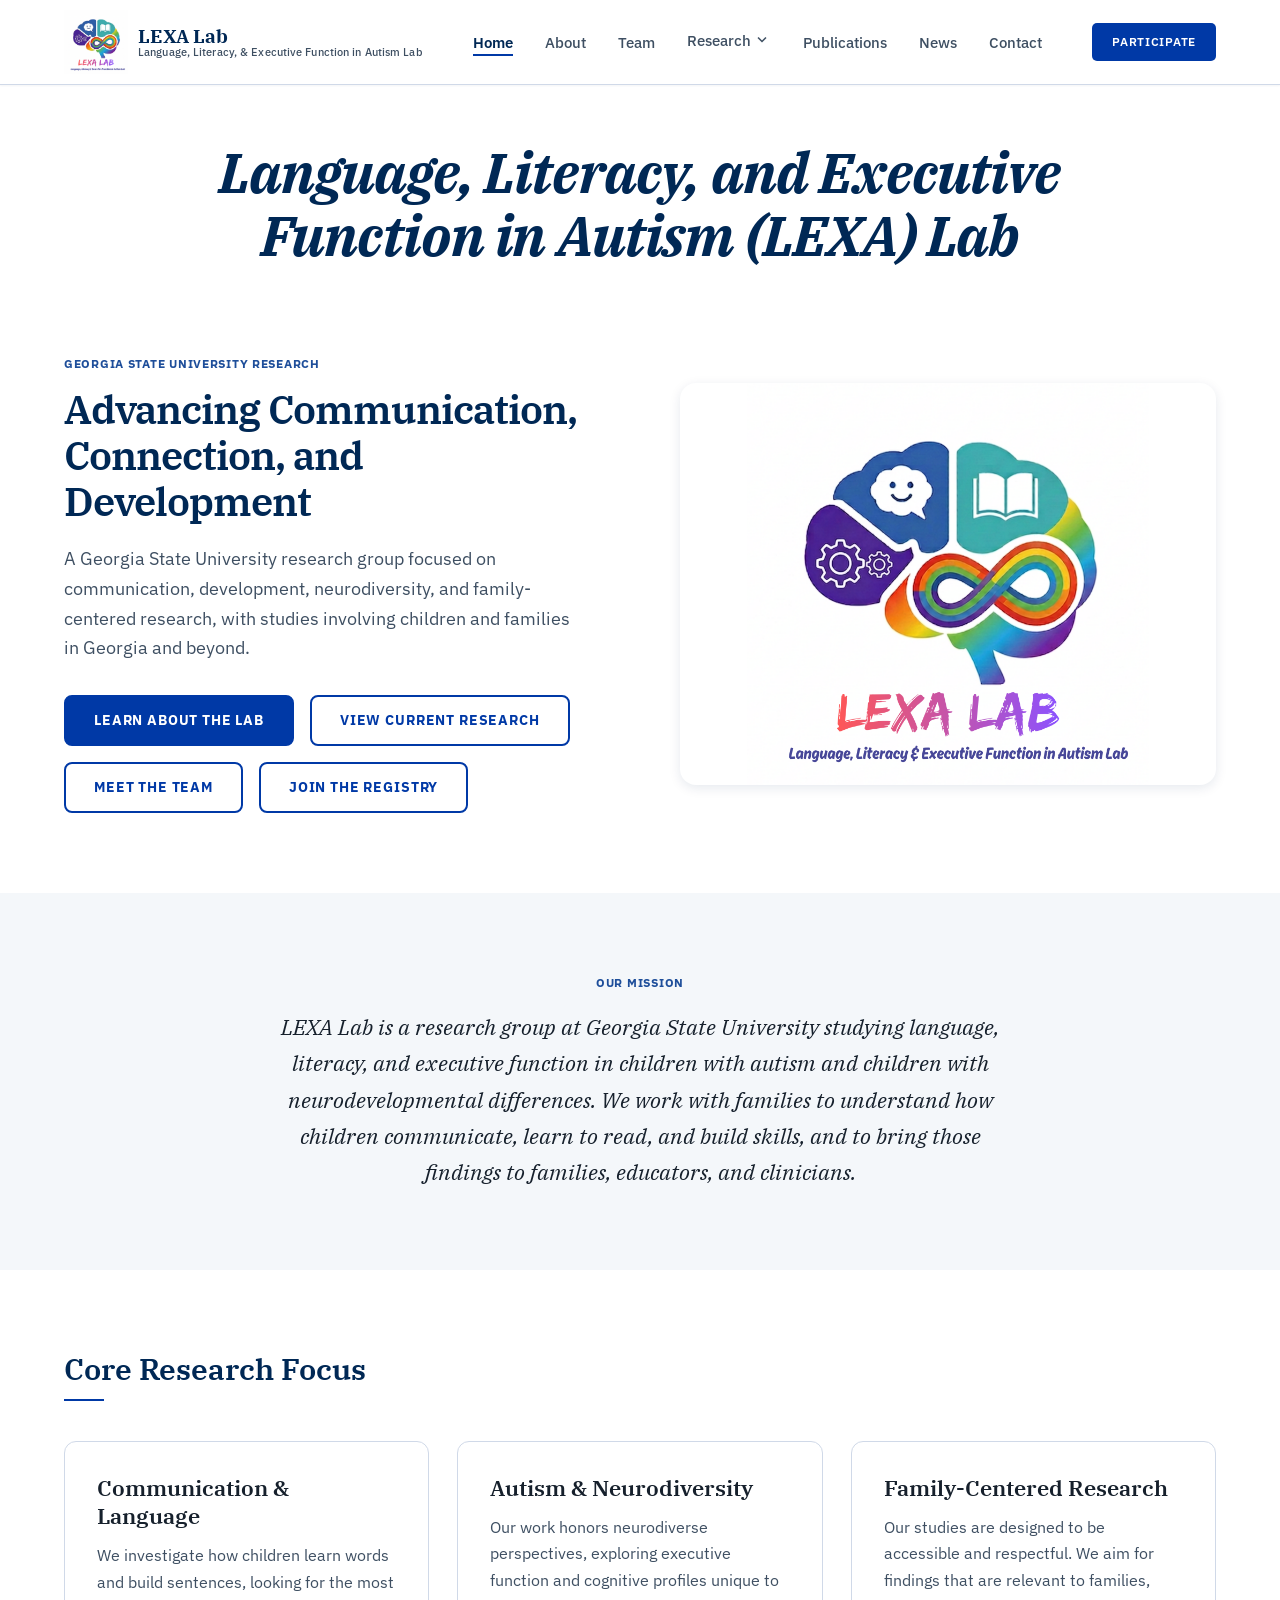
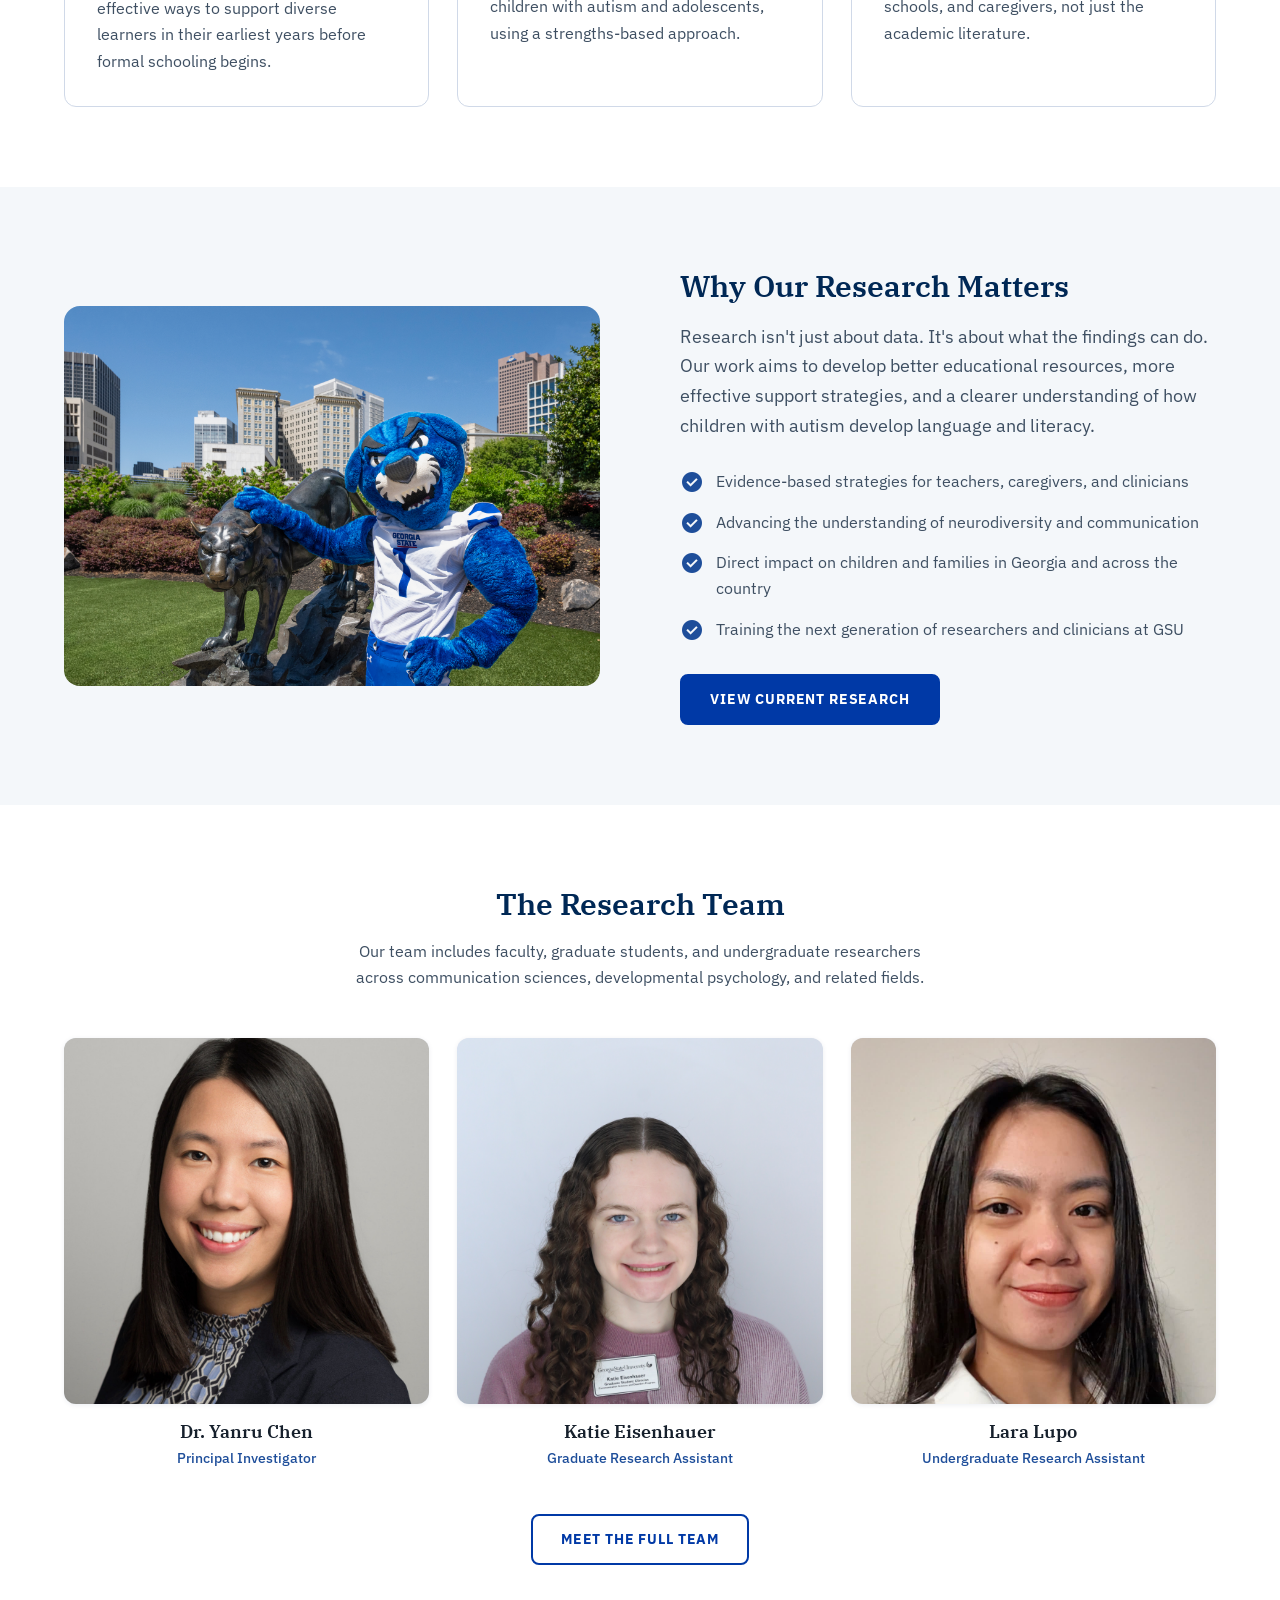
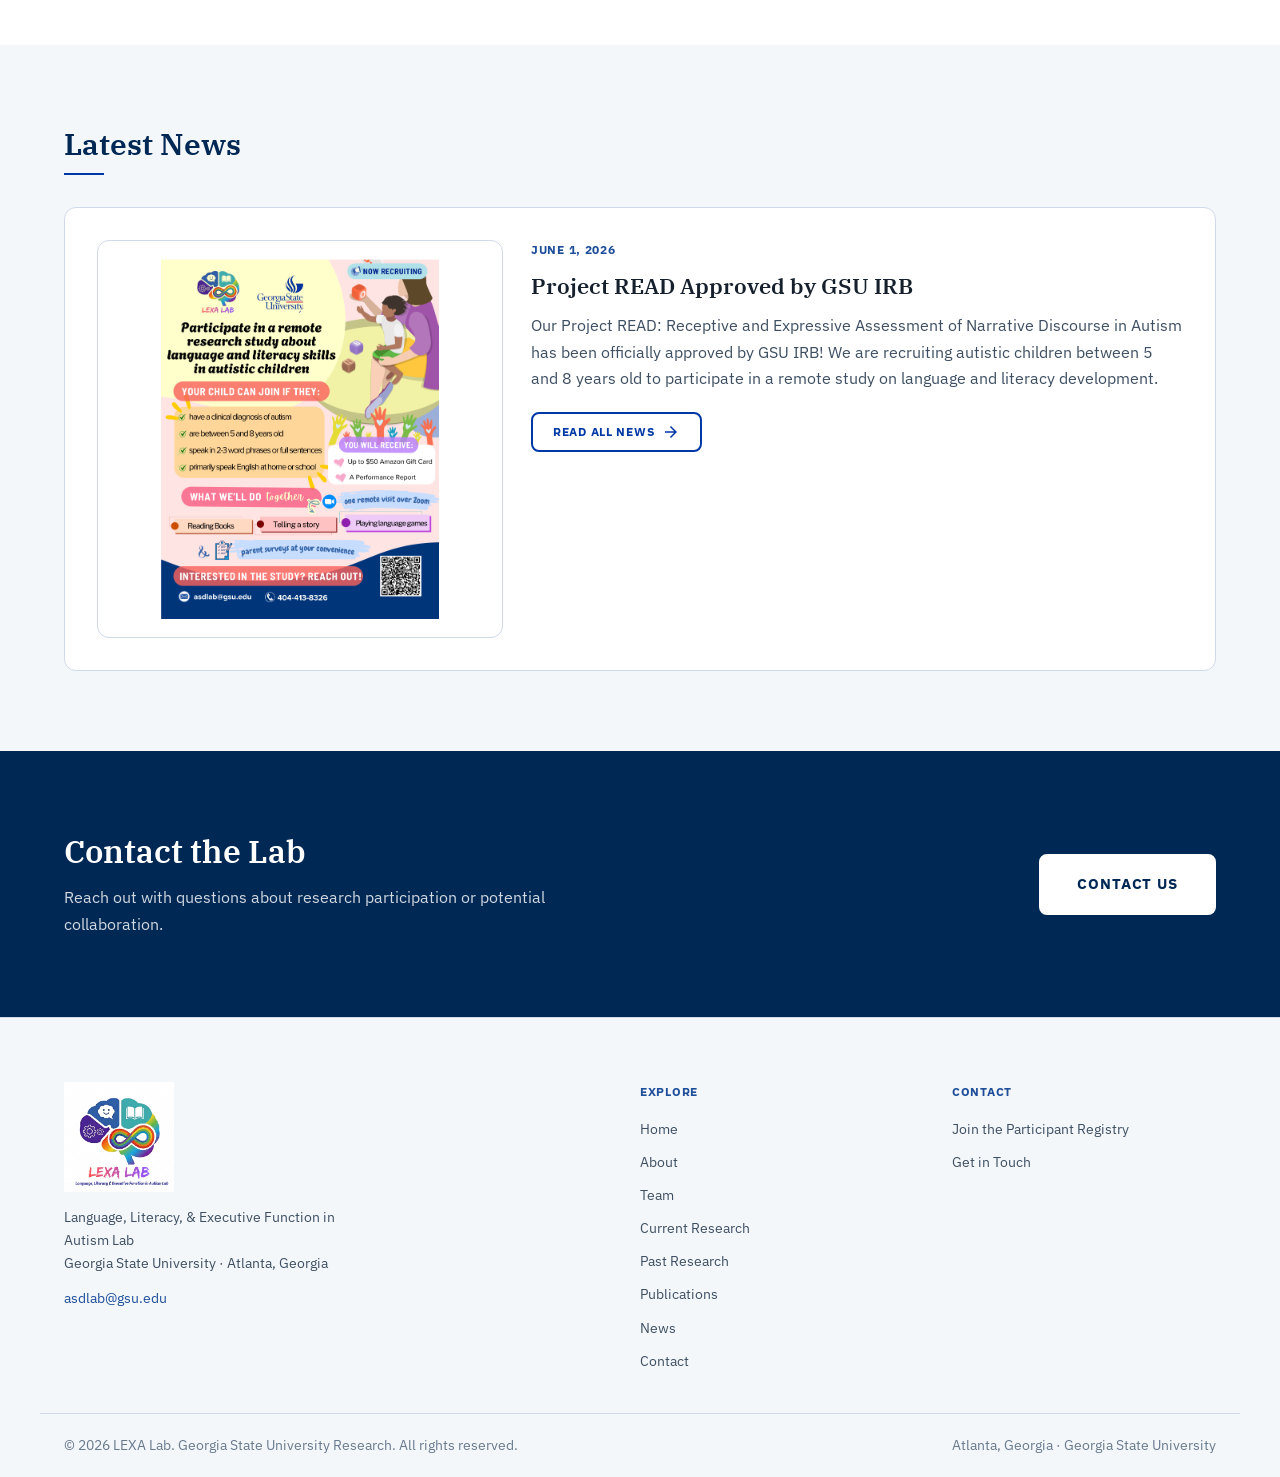
==== commit 00606b12: "Update team profiles and Project READ recruitment" ====
--- a/index.html
+++ b/index.html
@@ -268,7 +268,7 @@
           <div class="preview-card">
             <img src="assets/images/yanru-chen.jpg" alt="Dr. Yanru Chen" class="preview-headshot" style="width:100%; aspect-ratio:1; object-fit:cover; object-position:center; display:block;" />
             <h4>Dr. Yanru Chen</h4>
-            <p class="role">Lab Director</p>
+            <p class="role">Principal Investigator</p>
           </div>
 
           <div class="preview-card">
@@ -307,7 +307,9 @@
 
         <article class="card" style="display:flex; gap:28px; flex-wrap:wrap; align-items:flex-start;">
           <div style="flex:1 1 240px; min-height:220px; border-radius: var(--radius-xl); background: var(--clr-surface); border: 1px solid var(--clr-surface-border); display:flex; align-items:center; justify-content:center; padding:18px;">
-            <img src="assets/images/project-read-logo.png" alt="Project READ logo" style="width:100%; max-height:260px; object-fit:contain; display:block;" />
+            <a href="assets/files/project-read-recruitment-flyer.pdf" target="_blank" rel="noopener" aria-label="Open the Project READ recruitment flyer as a PDF">
+              <img src="assets/images/project-read-recruitment-flyer.png" alt="Project READ recruitment flyer for a remote language and literacy study for autistic children ages 5 to 8" loading="lazy" style="width:100%; max-height:360px; object-fit:contain; display:block;" />
+            </a>
           </div>
           <div style="flex:2 1 320px;">
             <span class="section-label">June 1, 2026</span>
--- a/assets/css/styles.css
+++ b/assets/css/styles.css
@@ -1161,6 +1161,93 @@
 }
 .team-card:hover { box-shadow: var(--shadow-sm); }
 
+.team-card-profile {
+  display: grid;
+  grid-template-columns: auto 1fr;
+  align-items: start;
+  gap: 20px;
+}
+
+.team-card-profile h3 {
+  font-family: var(--font-heading);
+  font-size: var(--text-h4);
+  font-weight: 600;
+  color: var(--clr-text);
+  margin-bottom: 2px;
+}
+
+.member-headshot {
+  width: 120px;
+  height: 120px;
+  border-radius: 50%;
+  object-fit: cover;
+  object-position: center;
+  flex-shrink: 0;
+}
+
+.member-headshot-sm {
+  width: 96px;
+  height: 96px;
+}
+
+.member-bio {
+  display: flex;
+  flex-direction: column;
+  gap: 14px;
+  color: var(--clr-text-mid);
+}
+
+.pi-profile {
+  display: grid;
+  grid-template-columns: minmax(220px, 300px) 1fr;
+  gap: 48px;
+  align-items: start;
+  background: var(--clr-surface-alt);
+  border: 1px solid var(--clr-surface-border);
+  border-radius: var(--radius-xl);
+  padding: 40px;
+}
+
+.pi-headshot {
+  width: 100%;
+  aspect-ratio: 4 / 5;
+  border-radius: var(--radius-xl);
+  object-fit: cover;
+  object-position: center;
+}
+
+.pi-profile h2 {
+  font-family: var(--font-heading);
+  font-size: clamp(26px, 3vw, 34px);
+  font-weight: 600;
+  color: var(--clr-primary);
+  margin-bottom: 2px;
+}
+
+.pi-title {
+  color: var(--clr-text-mid);
+  font-weight: 600;
+  margin-bottom: 20px;
+}
+
+@media (max-width: 760px) {
+  .pi-profile {
+    grid-template-columns: 1fr;
+    gap: 28px;
+    padding: 28px;
+  }
+
+  .pi-headshot {
+    width: min(100%, 320px);
+  }
+}
+
+@media (max-width: 480px) {
+  .team-card-profile {
+    grid-template-columns: 1fr;
+  }
+}
+
 .team-card-headshot {
   width: 88px;
   height: 88px;
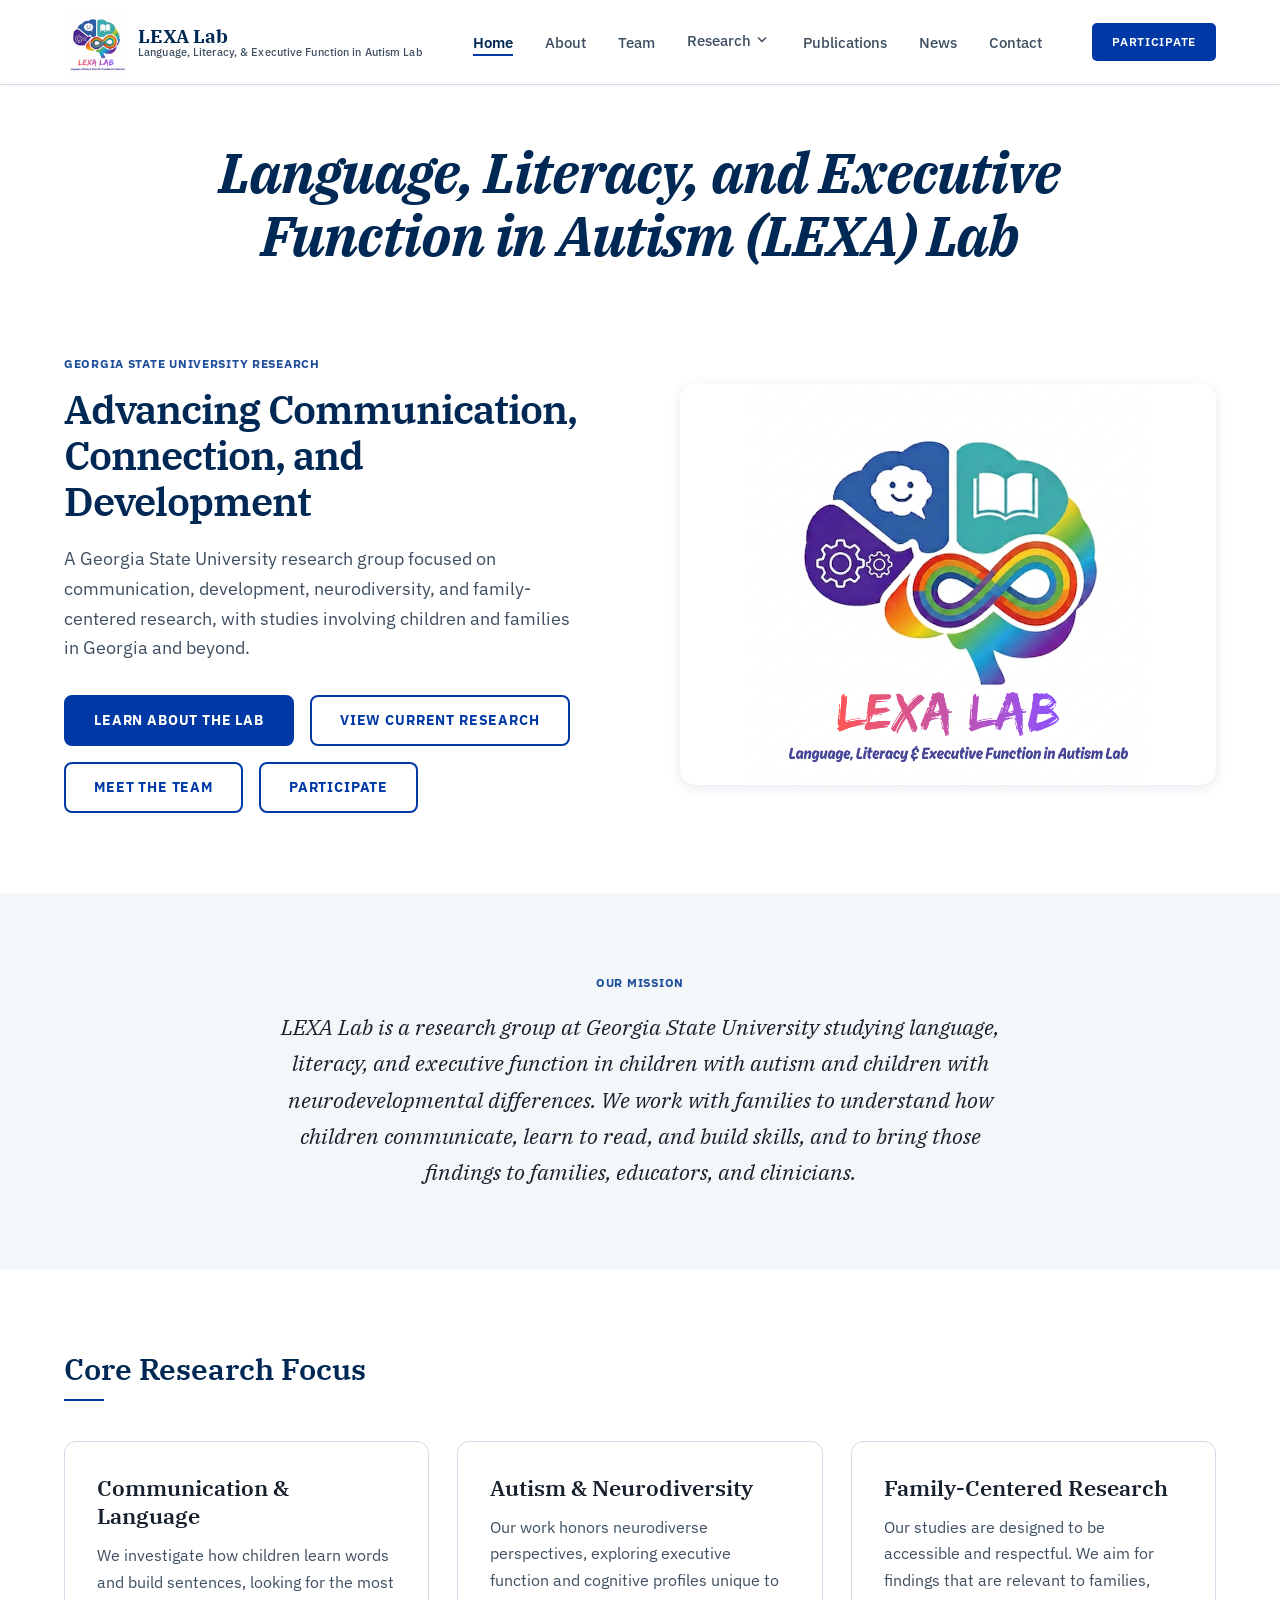
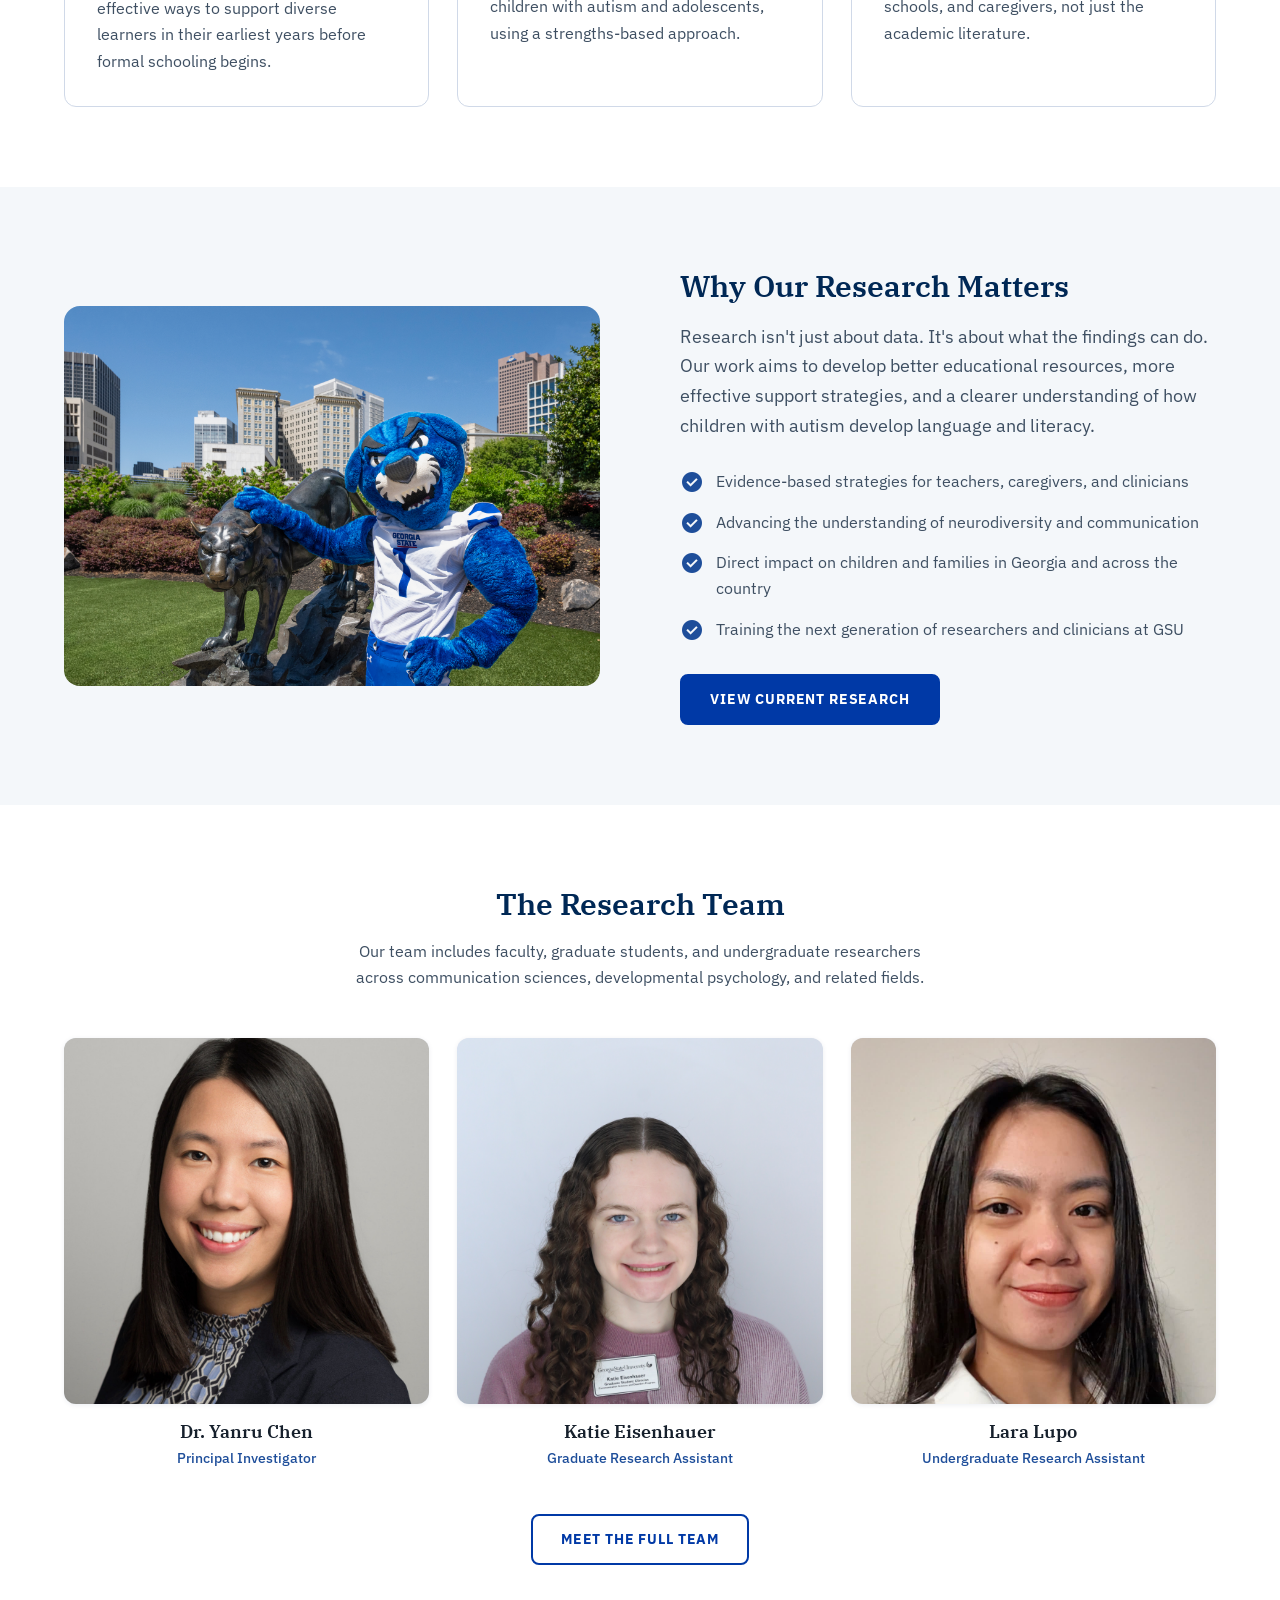
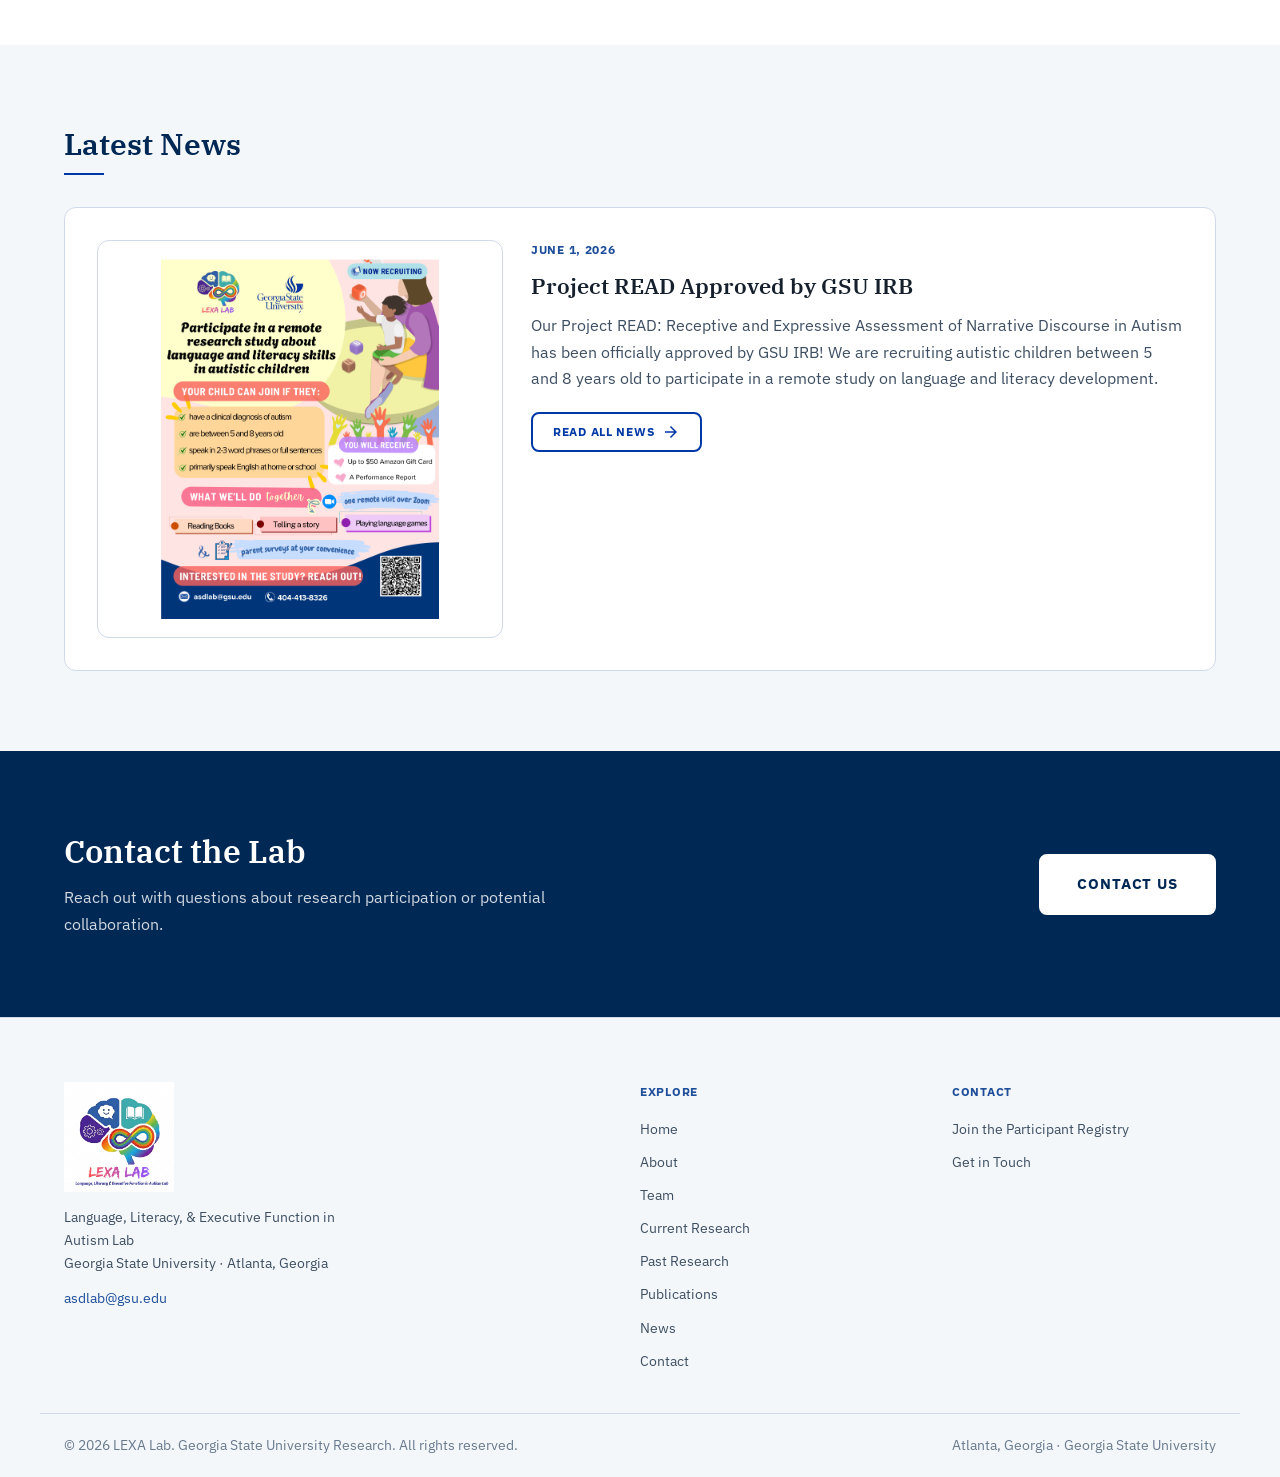
==== commit d2ed419c: "Update participation copy" ====
--- a/index.html
+++ b/index.html
@@ -130,7 +130,7 @@
           </div>
           <div class="btn-group" style="margin-top: 16px;">
             <a href="team.html"             class="btn btn-outlined">Meet the Team</a>
-            <a href="contact.html#registry" class="btn btn-outlined">Join the Registry</a>
+            <a href="contact.html#registry" class="btn btn-outlined">Participate</a>
           </div>
         </div>
 
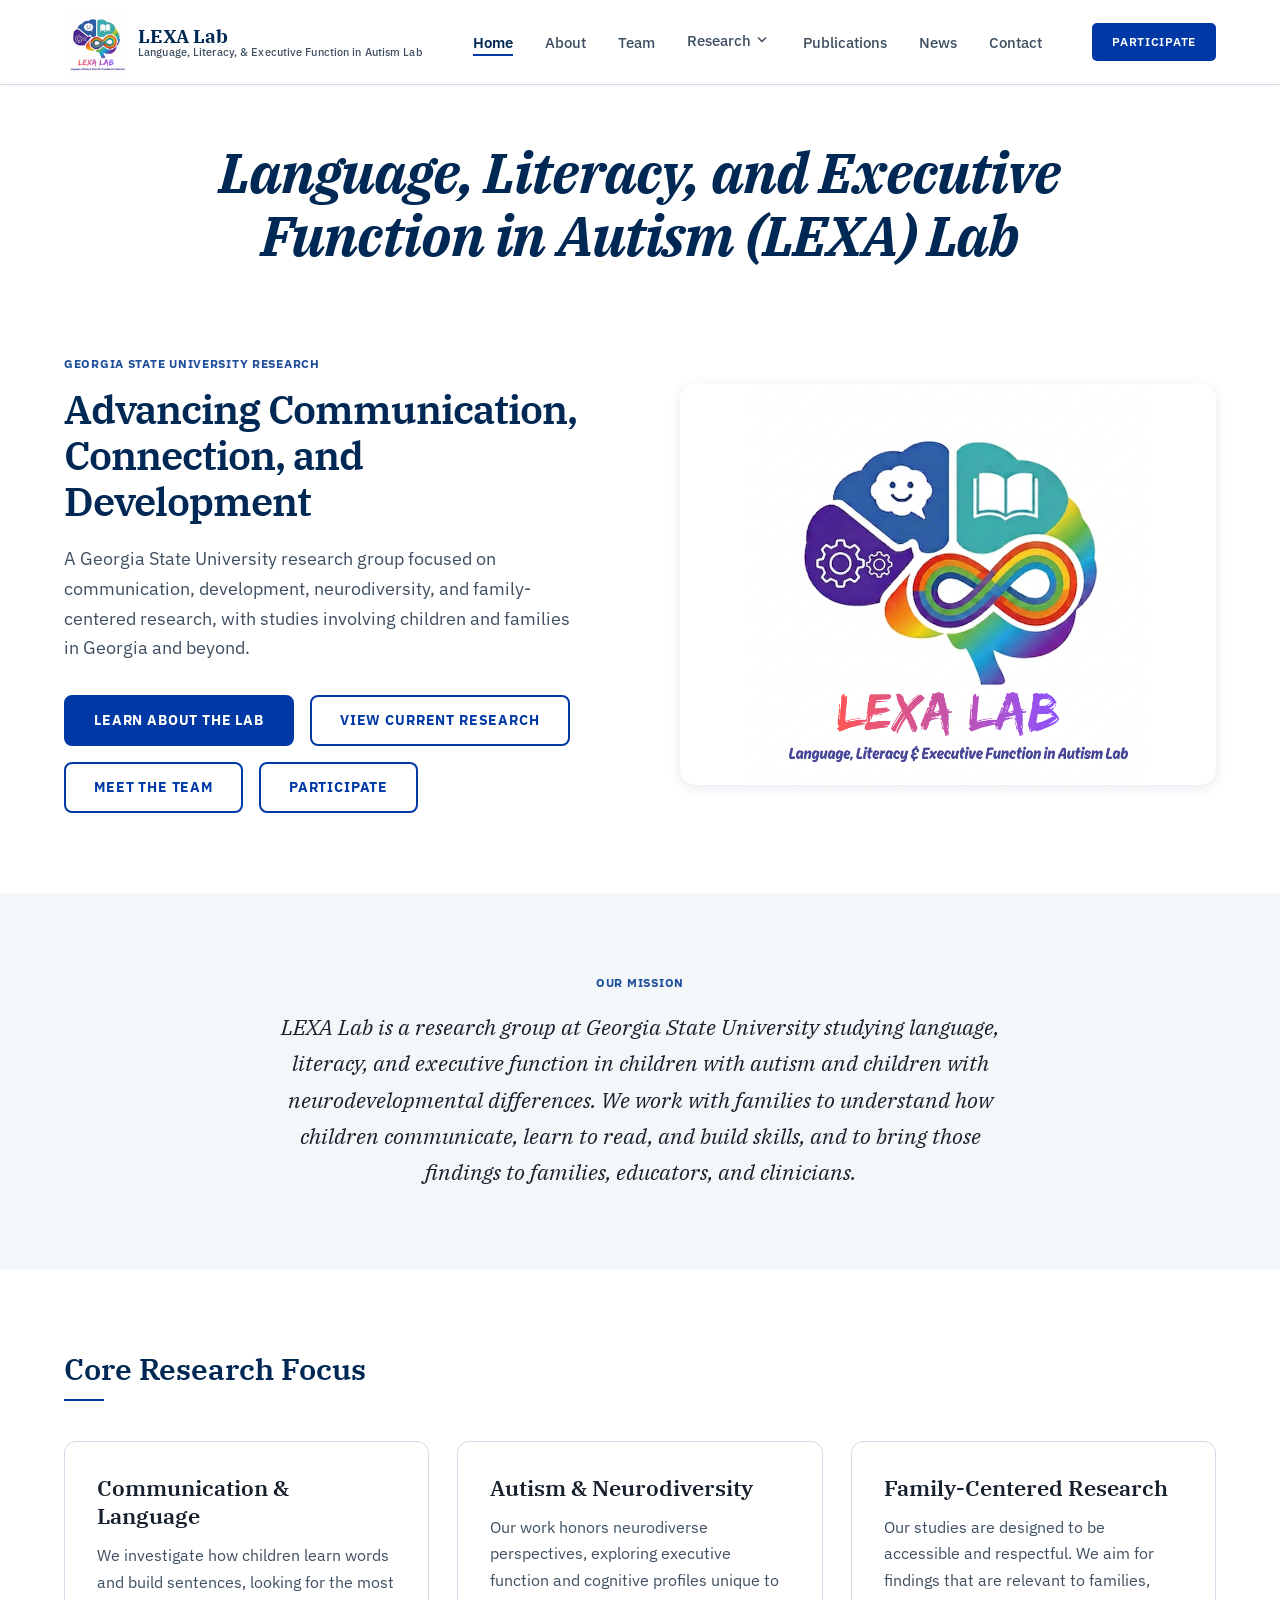
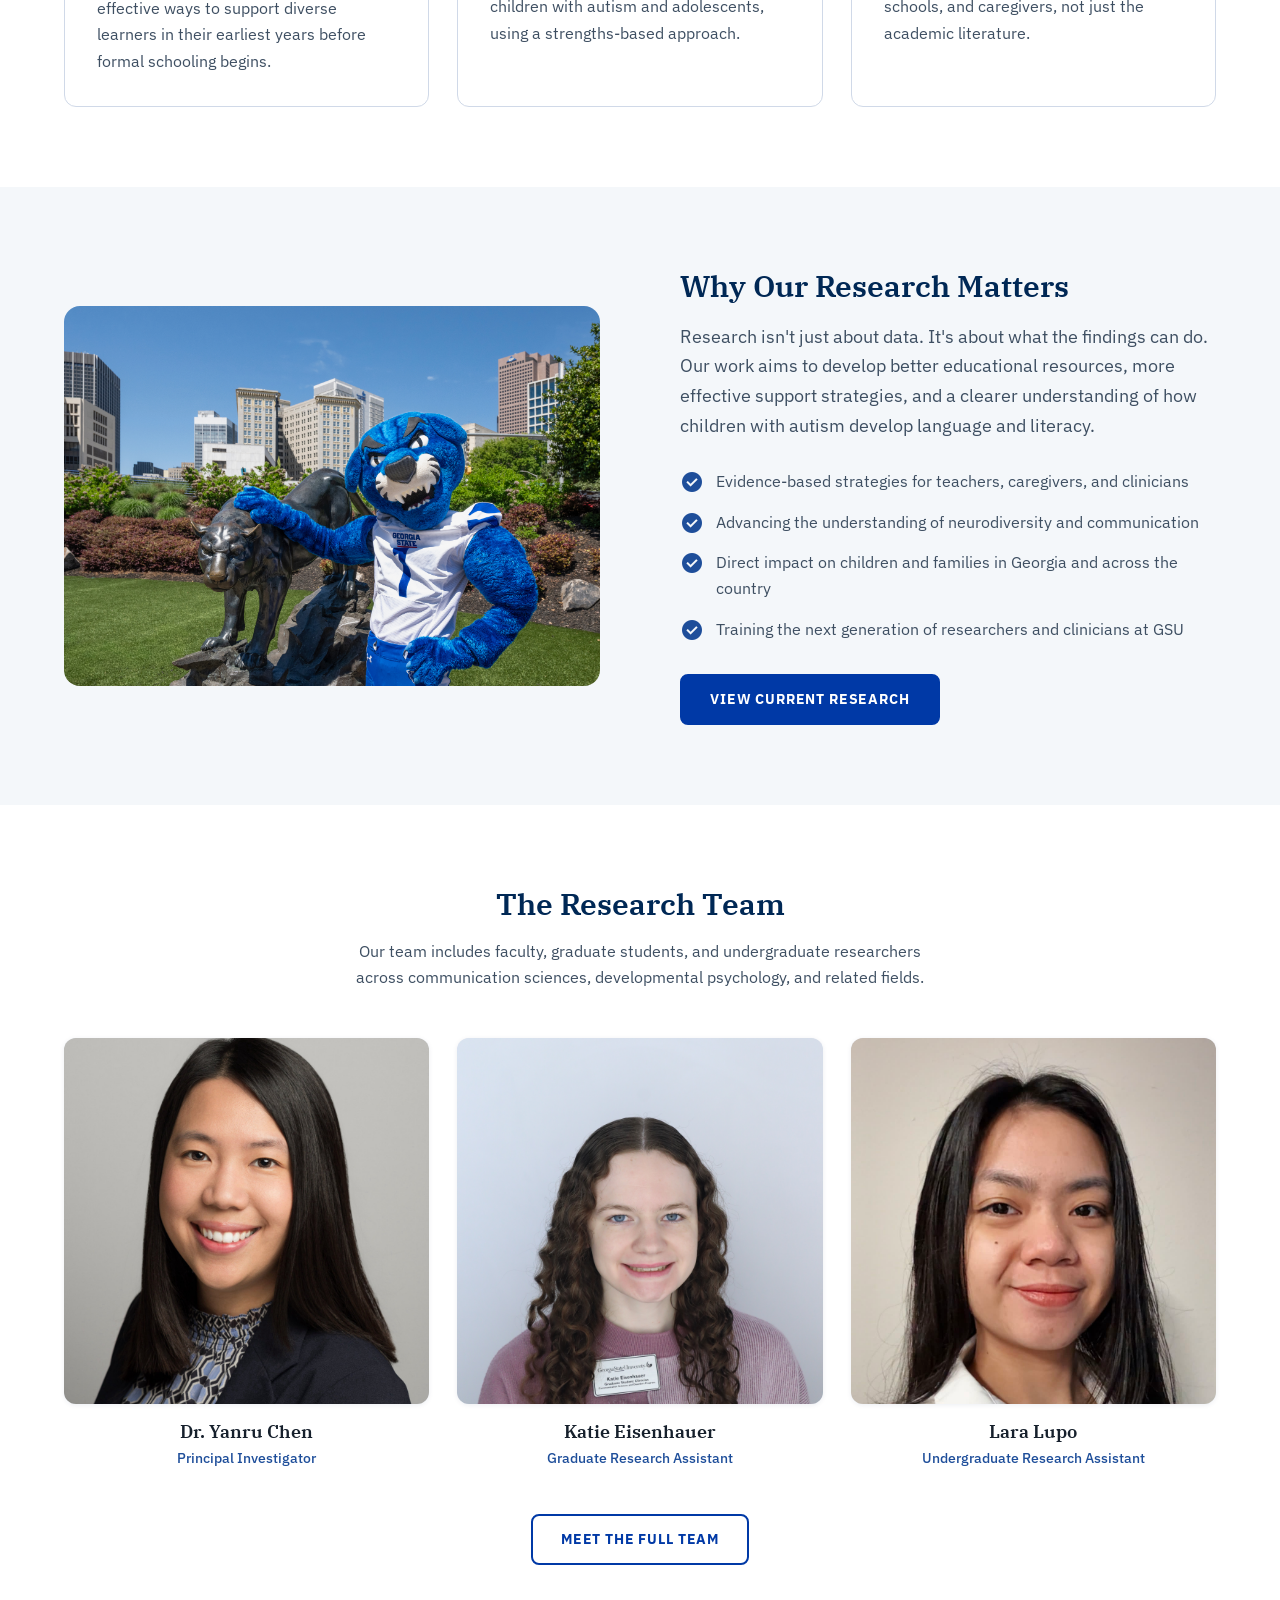
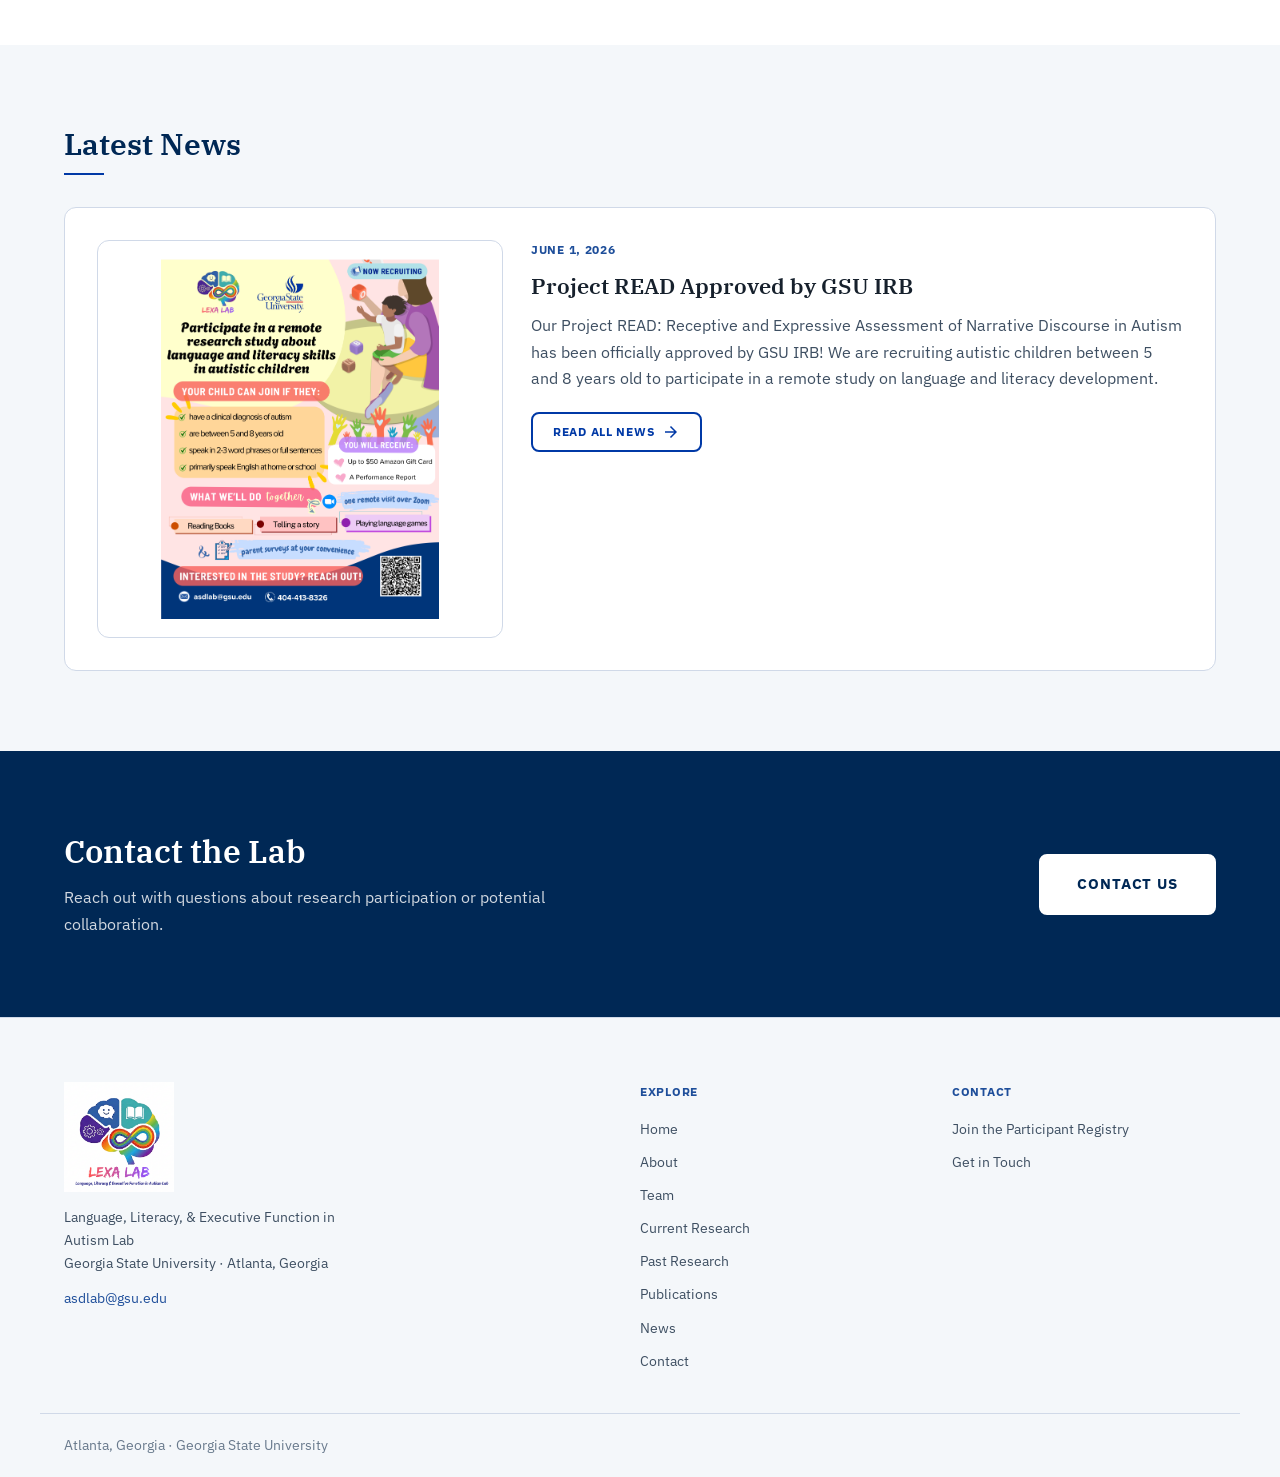
==== commit 4a3f10e5: "Remove footer copyright notice" ====
--- a/index.html
+++ b/index.html
@@ -398,7 +398,6 @@
     </div>
 
     <div class="footer-bottom">
-      <p class="footer-copy">© 2026 LEXA Lab. Georgia State University Research. All rights reserved.</p>
       <p class="footer-copy">Atlanta, Georgia · Georgia State University</p>
     </div>
   </footer>
--- a/assets/css/styles.css
+++ b/assets/css/styles.css
@@ -1437,7 +1437,6 @@
 /* Callout / warm note */
 .callout-warm {
   background: var(--clr-gold-bg);
-  border-left: 4px solid var(--clr-gold);
   border-radius: 0 var(--radius-md) var(--radius-md) 0;
   padding: 20px 24px;
   display: flex;
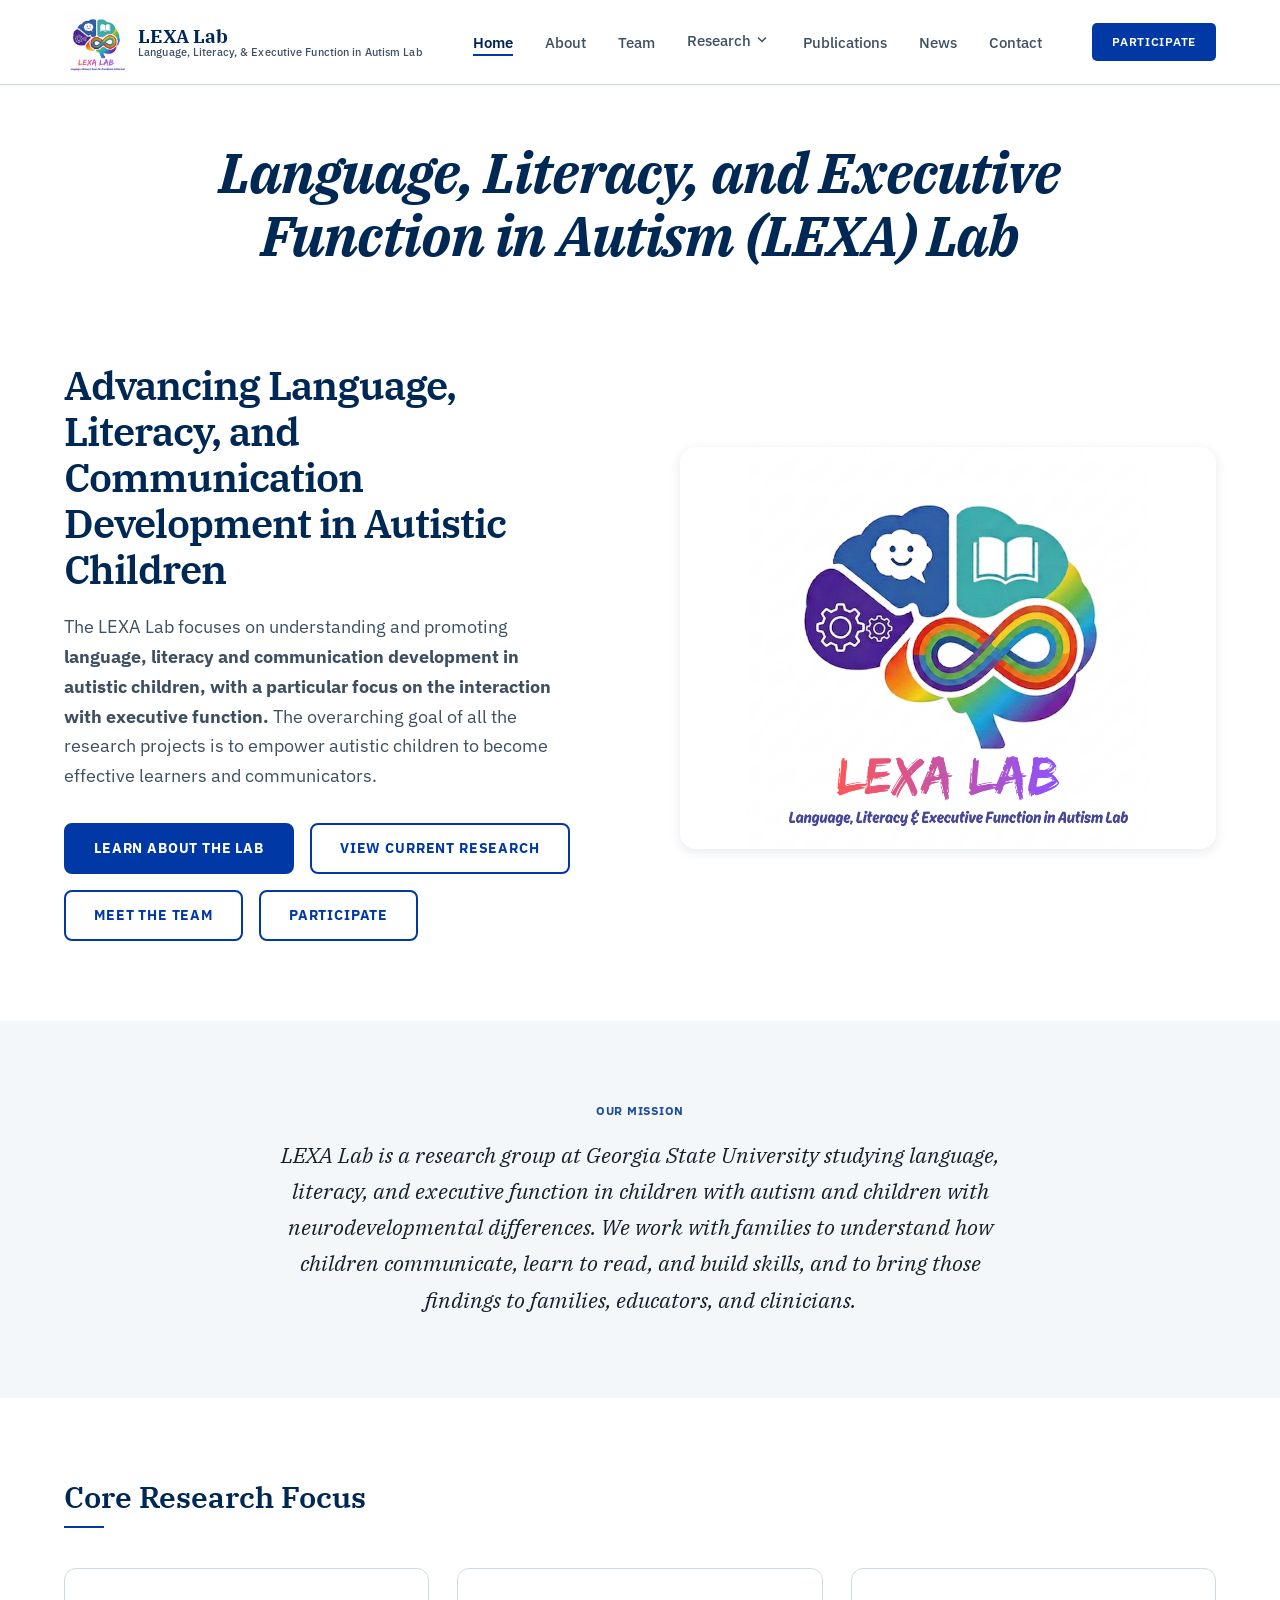
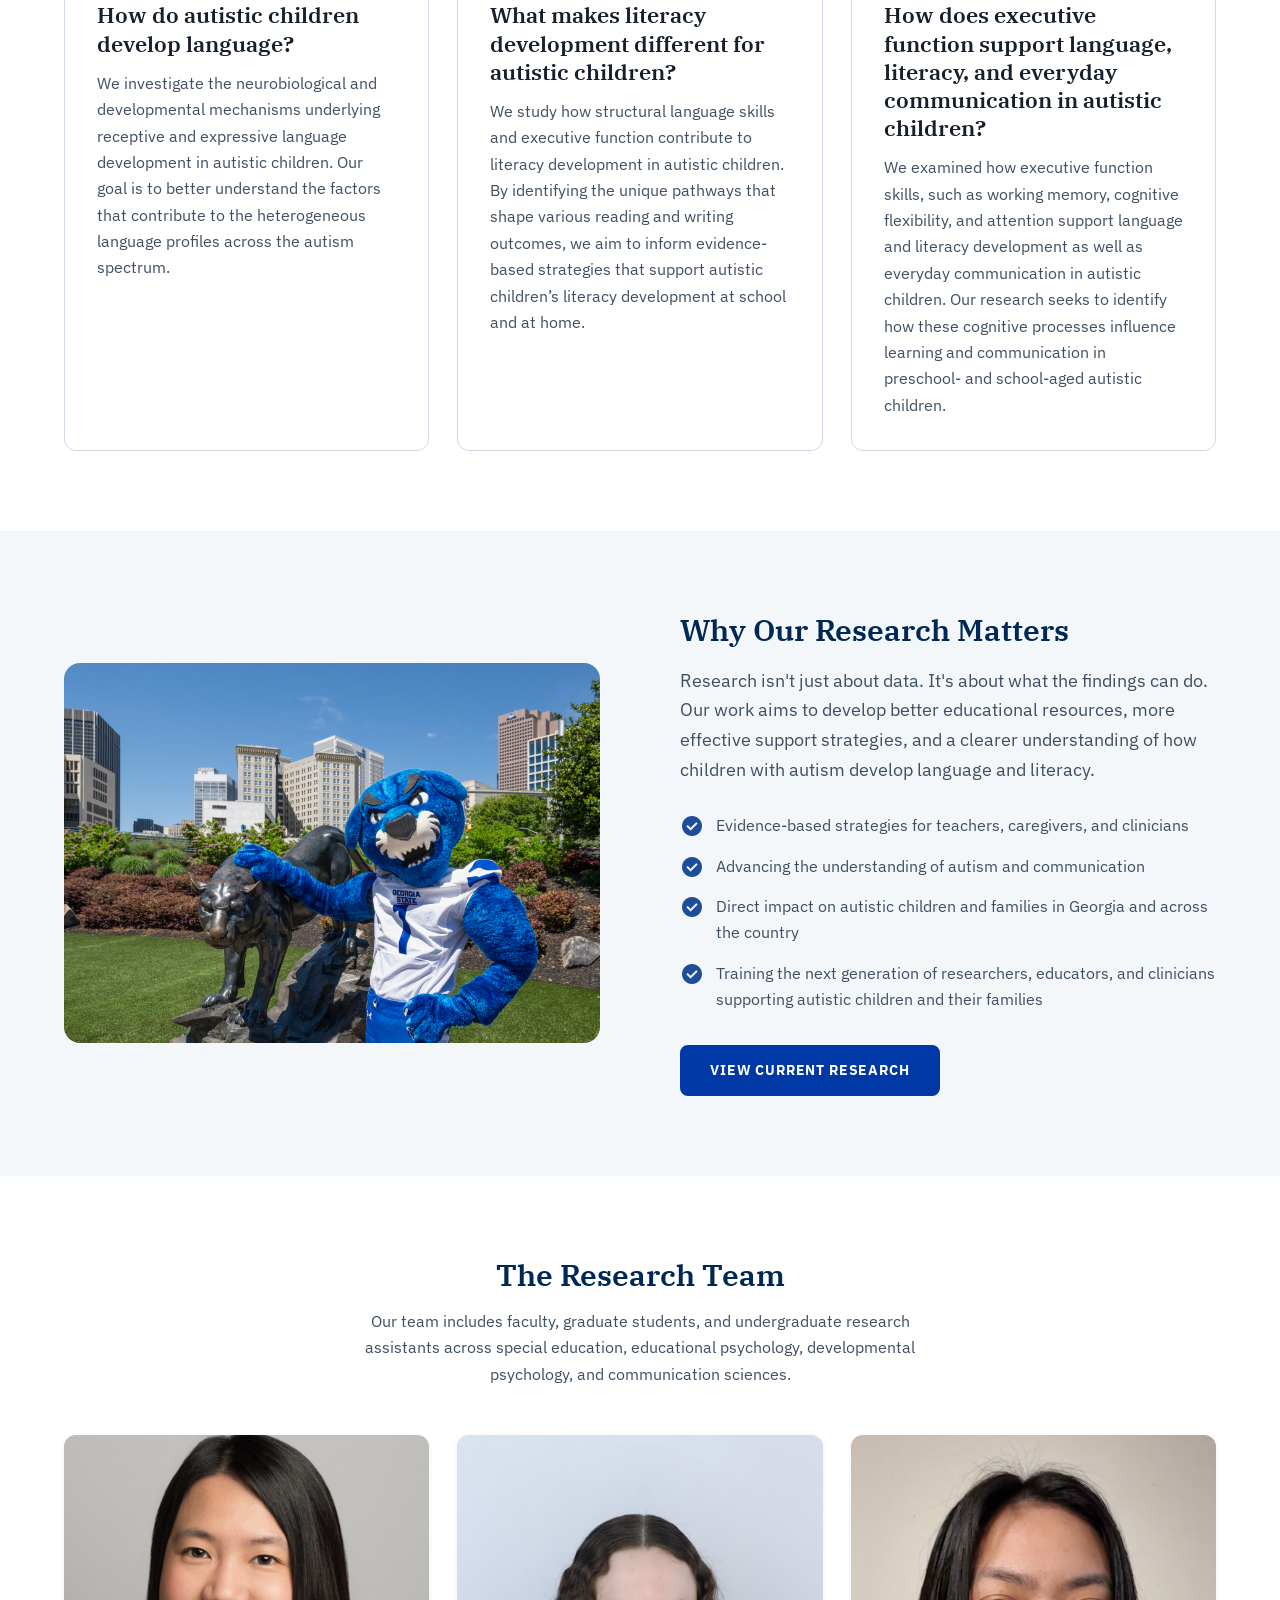
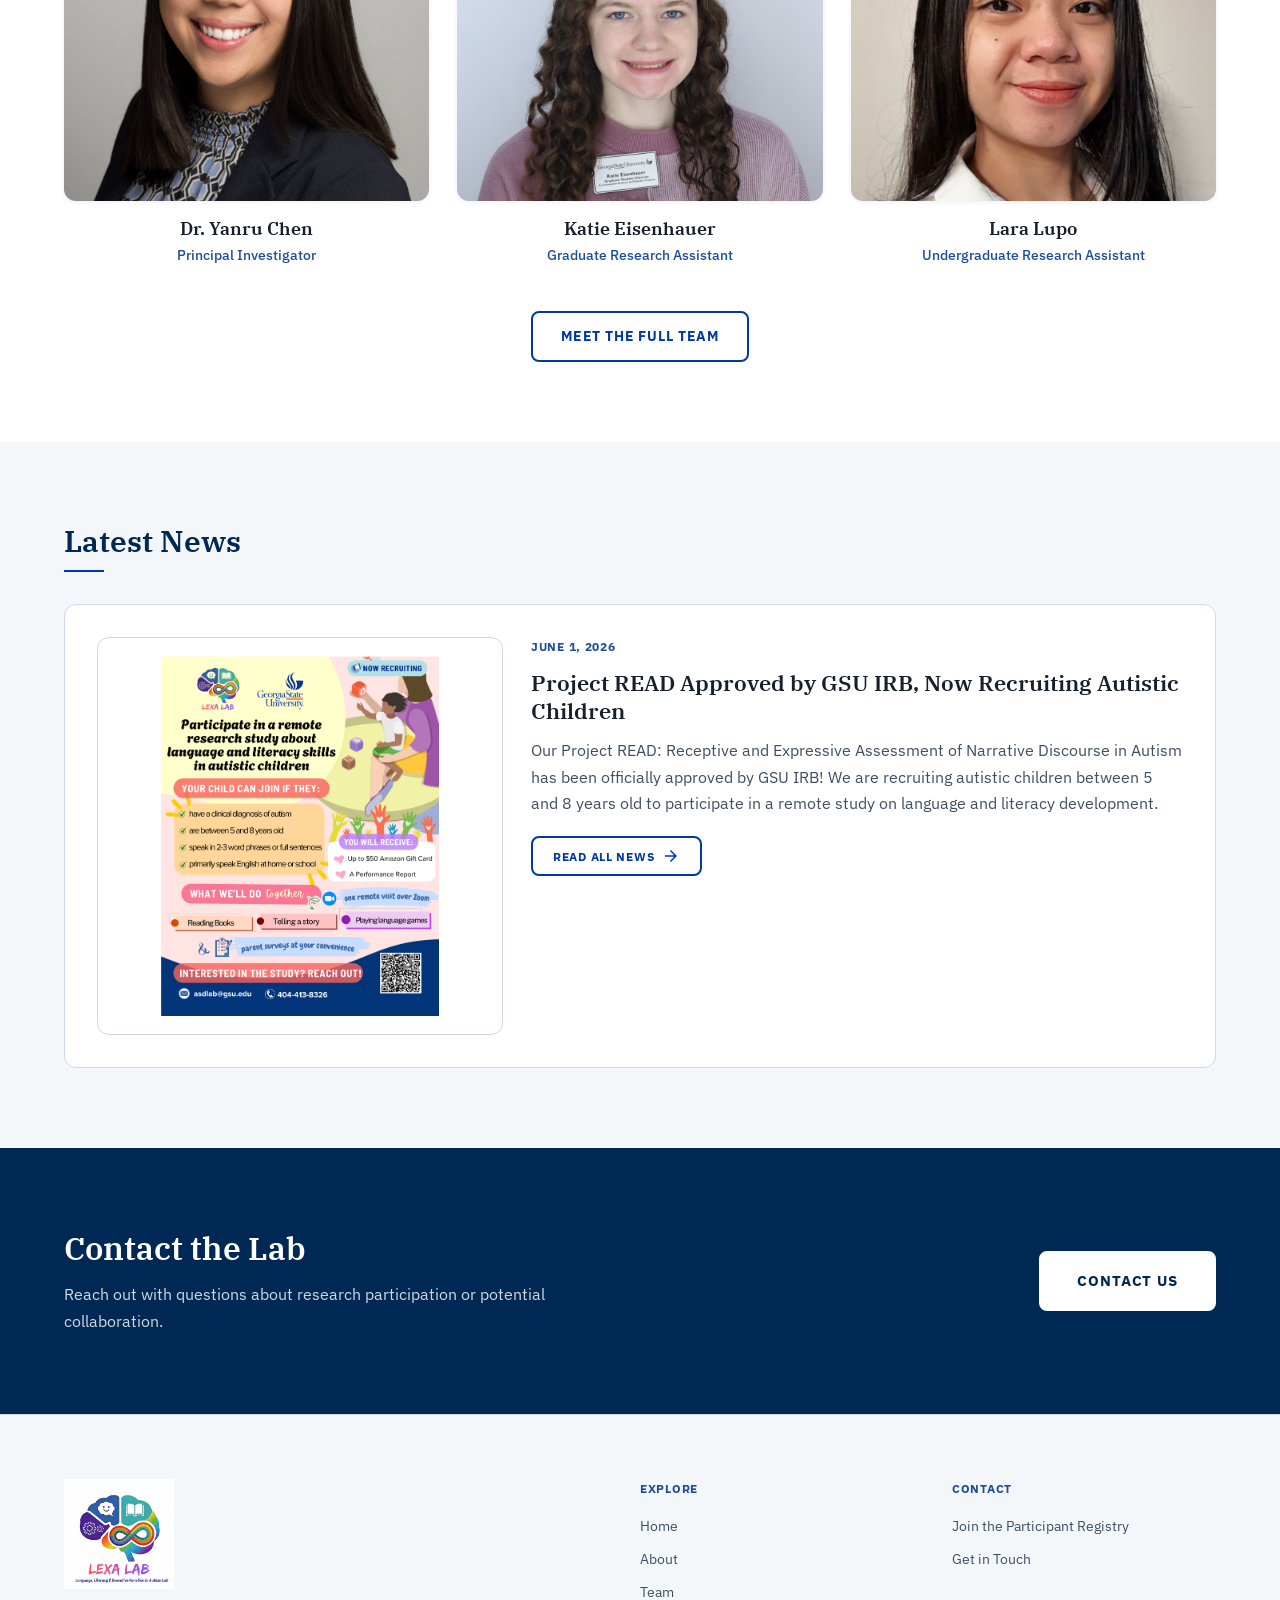
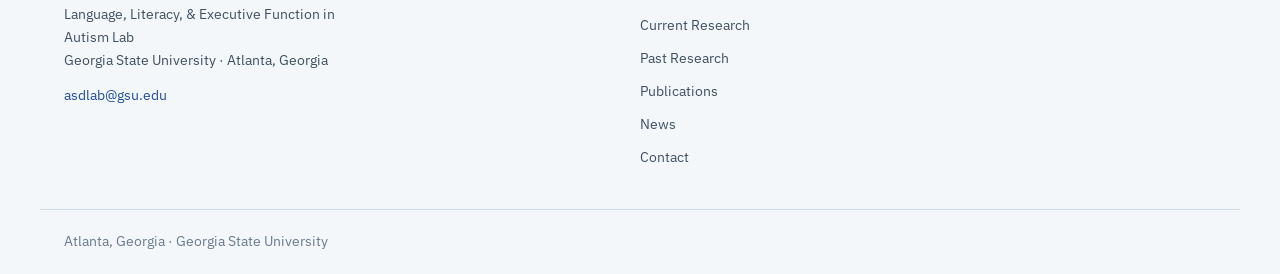
==== commit 878f53c3: "Apply requested LEXA Lab content updates" ====
--- a/index.html
+++ b/index.html
@@ -117,12 +117,11 @@
 
         <!-- Left: content -->
         <div>
-          <span class="section-label">Georgia State University Research</span>
           <h1 id="hero-heading" class="display-heading" style="margin-top: 8px;">
-            Advancing Communication,<br />Connection, and Development
+            Advancing Language, Literacy, and Communication Development in Autistic Children
           </h1>
           <p class="body-lg" style="margin-top: 20px; max-width: 520px;">
-            A Georgia State University research group focused on communication, development, neurodiversity, and family-centered research, with studies involving children and families in Georgia and beyond.
+            The LEXA Lab focuses on understanding and promoting <strong>language, literacy and communication development in autistic children, with a particular focus on the interaction with executive function.</strong> The overarching goal of all the research projects is to empower autistic children to become effective learners and communicators.
           </p>
           <div class="btn-group" style="margin-top: 32px;">
             <a href="about.html"    class="btn btn-primary">Learn About the Lab</a>
@@ -171,26 +170,25 @@
 
           <!-- Card 1: Communication & Language -->
           <div class="card" style="display:flex; flex-direction:column;">
-            <h3 class="card-heading">Communication &amp; Language</h3>
+            <h3 class="card-heading">How do autistic children develop language?</h3>
             <p class="body-md" style="flex: 1;">
-              We investigate how children learn words and build sentences, looking for the most effective ways to support diverse learners in their earliest years before formal schooling begins.
+              We investigate the neurobiological and developmental mechanisms underlying receptive and expressive language development in autistic children. Our goal is to better understand the factors that contribute to the heterogeneous language profiles across the autism spectrum.
             </p>
           </div>
 
           <!-- Card 2: Autism & Neurodiversity -->
           <div class="card" style="display:flex; flex-direction:column;">
-            <h3 class="card-heading">Autism &amp; Neurodiversity</h3>
+            <h3 class="card-heading">What makes literacy development different for autistic children?</h3>
             <p class="body-md" style="flex: 1;">
-              Our work honors neurodiverse perspectives, exploring executive function and cognitive
-              profiles unique to children with autism and adolescents, using a strengths-based approach.
+              We study how structural language skills and executive function contribute to literacy development in autistic children. By identifying the unique pathways that shape various reading and writing outcomes, we aim to inform evidence-based strategies that support autistic children’s literacy development at school and at home.
             </p>
           </div>
 
           <!-- Card 3: Family-Centered Research -->
           <div class="card" style="display:flex; flex-direction:column;">
-            <h3 class="card-heading">Family-Centered Research</h3>
+            <h3 class="card-heading">How does executive function support language, literacy, and everyday communication in autistic children?</h3>
             <p class="body-md" style="flex: 1;">
-              Our studies are designed to be accessible and respectful. We aim for findings that are relevant to families, schools, and caregivers, not just the academic literature.
+              We examined how executive function skills, such as working memory, cognitive flexibility, and attention support language and literacy development as well as everyday communication in autistic children. Our research seeks to identify how these cognitive processes influence learning and communication in preschool- and school-aged autistic children.
             </p>
           </div>
 
@@ -230,15 +228,15 @@
             </li>
             <li>
               <span class="material-symbols-outlined check-icon icon-filled" aria-hidden="true">check_circle</span>
-              <span>Advancing the understanding of neurodiversity and communication</span>
+              <span>Advancing the understanding of autism and communication</span>
             </li>
             <li>
               <span class="material-symbols-outlined check-icon icon-filled" aria-hidden="true">check_circle</span>
-              <span>Direct impact on children and families in Georgia and across the country</span>
+              <span>Direct impact on autistic children and families in Georgia and across the country</span>
             </li>
             <li>
               <span class="material-symbols-outlined check-icon icon-filled" aria-hidden="true">check_circle</span>
-              <span>Training the next generation of researchers and clinicians at GSU</span>
+              <span>Training the next generation of researchers, educators, and clinicians supporting autistic children and their families</span>
             </li>
           </ul>
           <div style="margin-top: 32px;">
@@ -259,7 +257,7 @@
         <div style="text-align: center; max-width: 600px; margin: 0 auto 48px;">
           <h2 id="team-preview-heading" class="section-heading">The Research Team</h2>
           <p class="body-md" style="margin-top: 14px;">
-            Our team includes faculty, graduate students, and undergraduate researchers across communication sciences, developmental psychology, and related fields.
+            Our team includes faculty, graduate students, and undergraduate research assistants across special education, educational psychology, developmental psychology, and communication sciences.
           </p>
         </div>
 
@@ -313,7 +311,7 @@
           </div>
           <div style="flex:2 1 320px;">
             <span class="section-label">June 1, 2026</span>
-            <h3 class="card-heading" style="margin-top:6px;">Project READ Approved by GSU IRB</h3>
+            <h3 class="card-heading" style="margin-top:6px;">Project READ Approved by GSU IRB, Now Recruiting Autistic Children</h3>
             <p class="body-md" style="margin-bottom: 20px;">
               Our Project READ: Receptive and Expressive Assessment of Narrative Discourse in Autism
               has been officially approved by GSU IRB! We are recruiting autistic children between 5 and 8
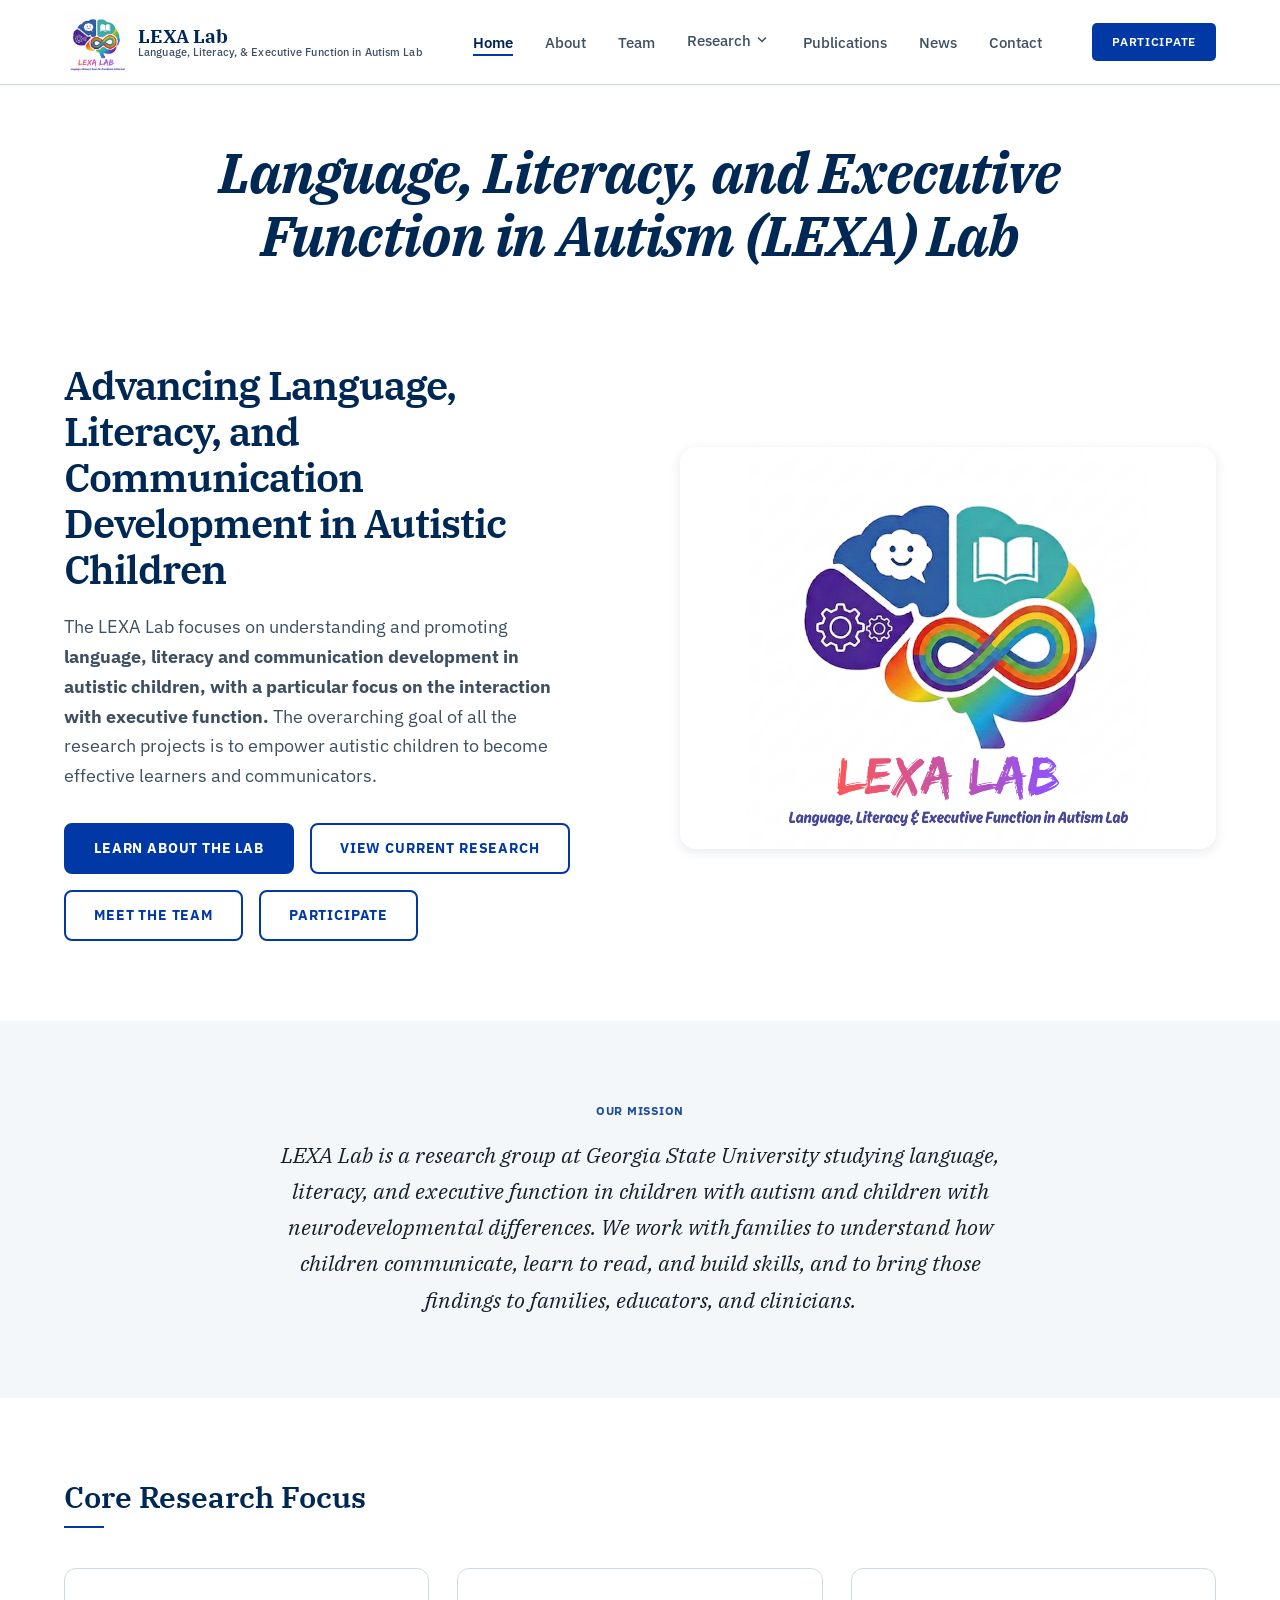
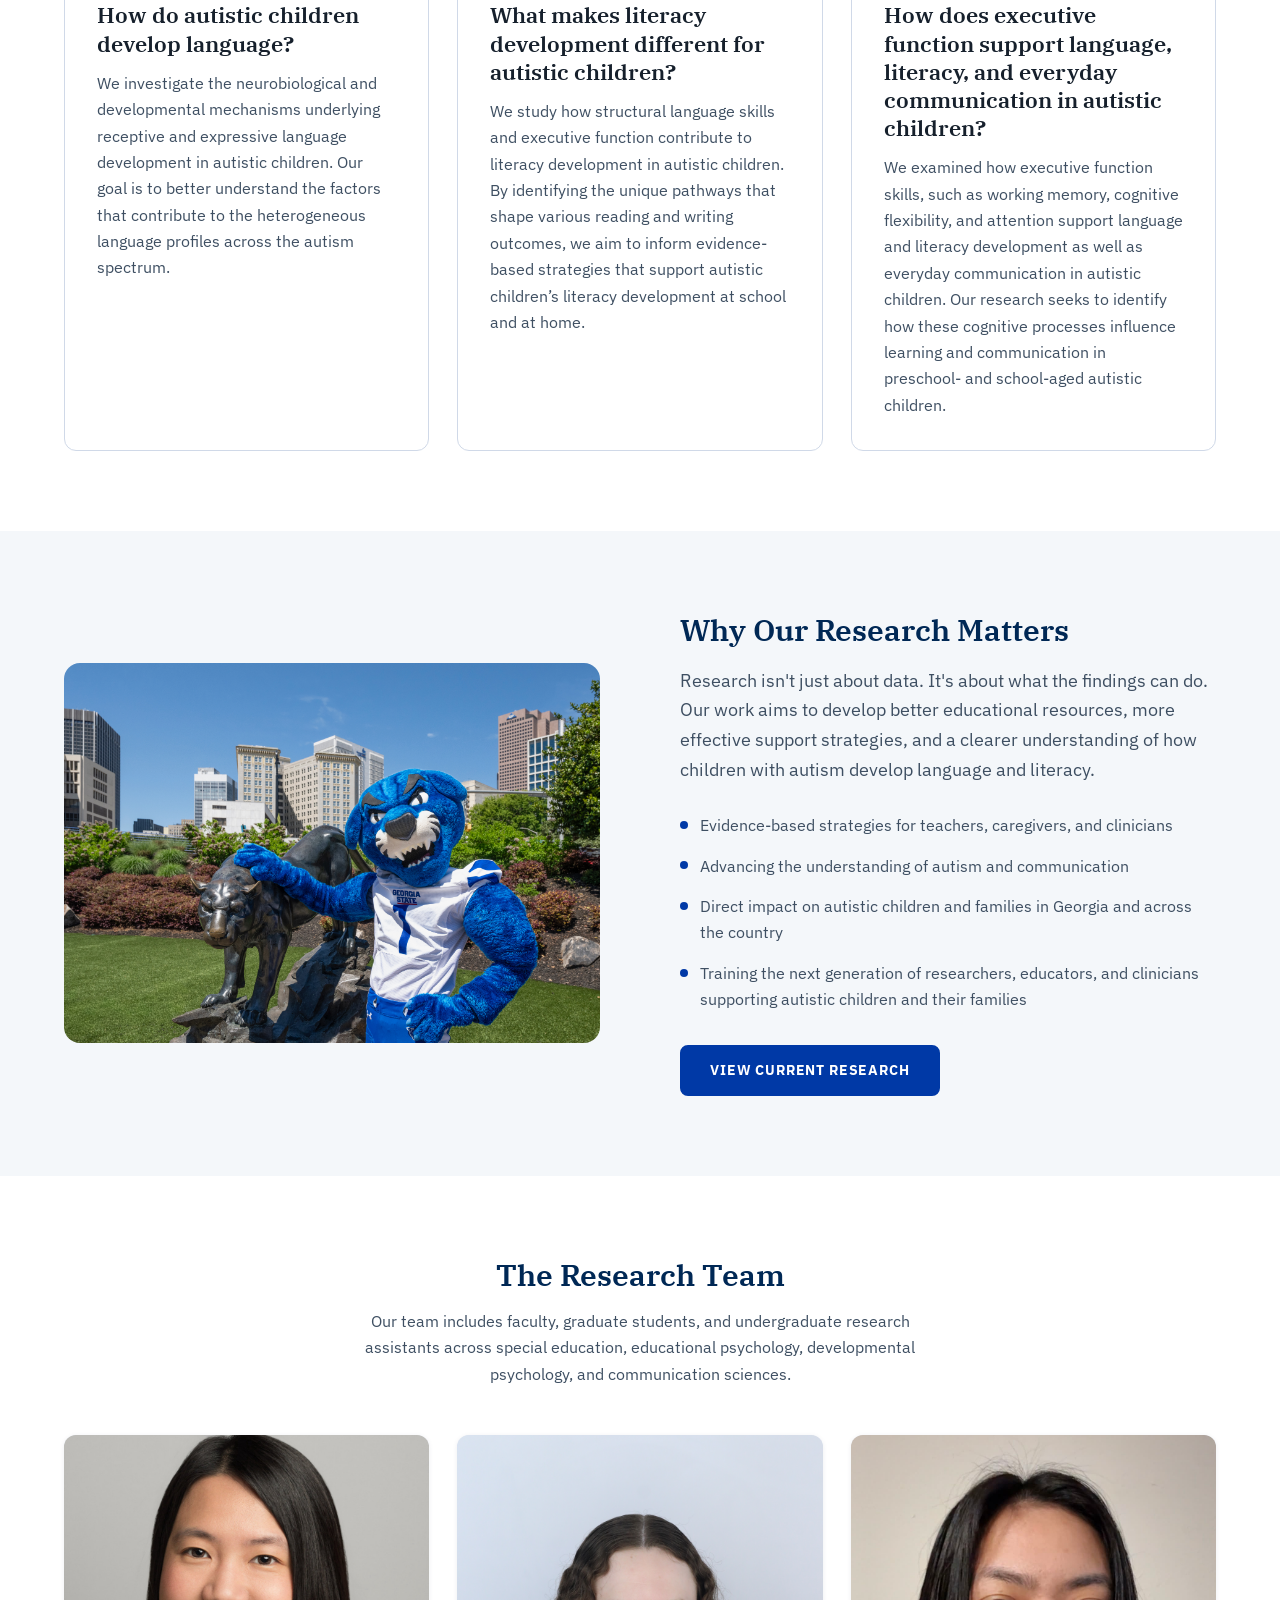
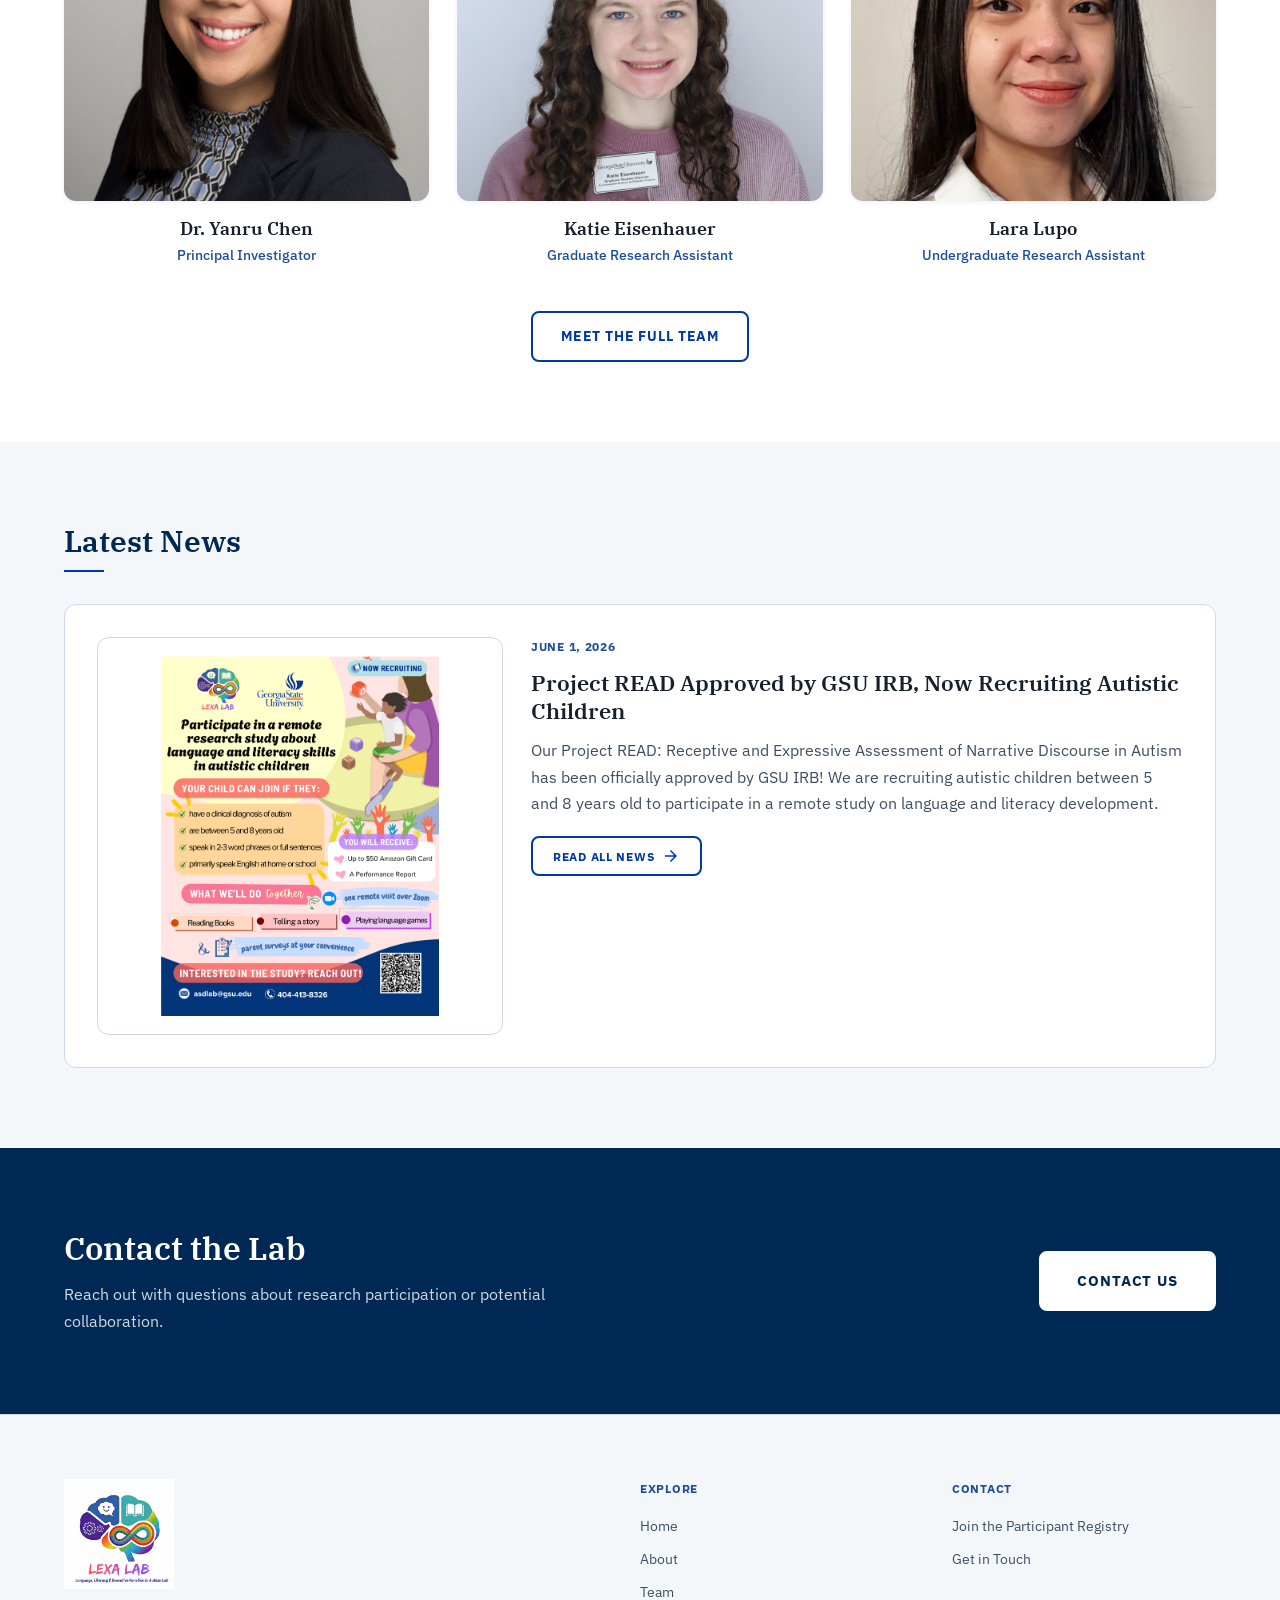
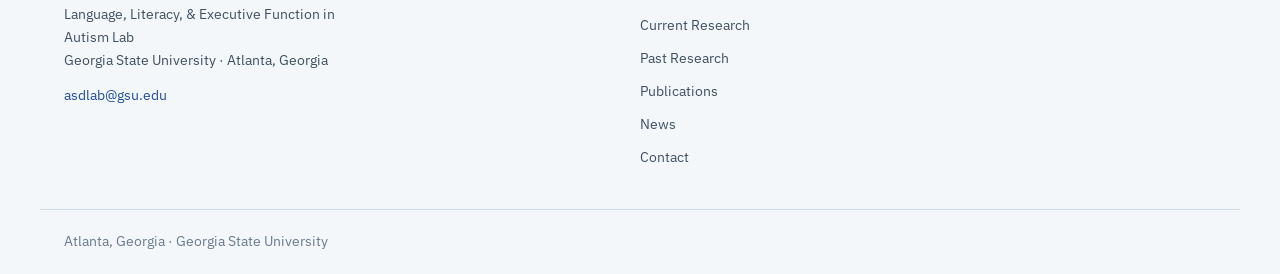
==== commit 6435441f: "Use solid blue list bullets" ====
--- a/index.html
+++ b/index.html
@@ -27,7 +27,7 @@
     <div class="nav-inner">
 
       <!-- Logo -->
-      <a href="index.html" class="nav-logo" aria-label="LEXA Lab — Home">
+      <a href="/" class="nav-logo" aria-label="LEXA Lab — Home">
         <div class="nav-logo-icon" aria-hidden="true">
           <img src="assets/images/lexa-lab-logo.png" alt="" class="nav-logo-brand-img" />
         </div>
@@ -41,27 +41,27 @@
       <!-- Update this navigation if additional pages are added in the future. -->
       <nav aria-label="Main navigation">
         <ul class="nav-links" role="list">
-          <li><a href="index.html"        class="nav-link active" aria-current="page">Home</a></li>
-          <li><a href="about.html"        class="nav-link">About</a></li>
-          <li><a href="team.html"         class="nav-link">Team</a></li>
+          <li><a href="/"        class="nav-link active" aria-current="page">Home</a></li>
+          <li><a href="/about"        class="nav-link">About</a></li>
+          <li><a href="/team"         class="nav-link">Team</a></li>
           <li class="nav-item-dropdown">
             <button class="nav-link nav-dropdown-toggle" aria-expanded="false" aria-haspopup="true">
               Research
               <span class="material-symbols-outlined" aria-hidden="true" style="font-size:18px;">expand_more</span>
             </button>
             <ul class="nav-dropdown-menu" role="menu">
-              <li role="none"><a role="menuitem" href="research.html" class="nav-dropdown-link">Current Research</a></li>
-              <li role="none"><a role="menuitem" href="past-research.html" class="nav-dropdown-link">Past Research</a></li>
+              <li role="none"><a role="menuitem" href="/research" class="nav-dropdown-link">Current Research</a></li>
+              <li role="none"><a role="menuitem" href="/past-research" class="nav-dropdown-link">Past Research</a></li>
             </ul>
           </li>
-          <li><a href="publications.html" class="nav-link">Publications</a></li>
-          <li><a href="news.html"          class="nav-link">News</a></li>
-          <li><a href="contact.html"      class="nav-link">Contact</a></li>
+          <li><a href="/publications" class="nav-link">Publications</a></li>
+          <li><a href="/news"          class="nav-link">News</a></li>
+          <li><a href="/contact"      class="nav-link">Contact</a></li>
         </ul>
       </nav>
 
       <!-- Nav CTA -->
-      <a href="contact.html#registry" class="btn-nav nav-cta" aria-label="Join the participant registry — opens contact page">Participate</a>
+      <a href="/contact#registry" class="btn-nav nav-cta" aria-label="Join the participant registry — opens contact page">Participate</a>
 
       <!-- Hamburger (mobile) -->
       <button
@@ -77,16 +77,16 @@
 
     <!-- Mobile dropdown -->
     <nav id="mobile-menu" class="mobile-menu" aria-label="Mobile navigation">
-      <a href="index.html"        class="mobile-nav-link active" aria-current="page">Home</a>
-      <a href="about.html"        class="mobile-nav-link">About</a>
-      <a href="team.html"         class="mobile-nav-link">Team</a>
+      <a href="/"        class="mobile-nav-link active" aria-current="page">Home</a>
+      <a href="/about"        class="mobile-nav-link">About</a>
+      <a href="/team"         class="mobile-nav-link">Team</a>
       <span class="mobile-nav-group-label">Research</span>
-      <a href="research.html"      class="mobile-nav-link mobile-nav-sublink">Current Research</a>
-      <a href="past-research.html" class="mobile-nav-link mobile-nav-sublink">Past Research</a>
-      <a href="publications.html" class="mobile-nav-link">Publications</a>
-      <a href="news.html"        class="mobile-nav-link">News</a>
-      <a href="contact.html"      class="mobile-nav-link">Contact</a>
-      <a href="contact.html#registry" class="btn-nav">Participate in a Study</a>
+      <a href="/research"      class="mobile-nav-link mobile-nav-sublink">Current Research</a>
+      <a href="/past-research" class="mobile-nav-link mobile-nav-sublink">Past Research</a>
+      <a href="/publications" class="mobile-nav-link">Publications</a>
+      <a href="/news"        class="mobile-nav-link">News</a>
+      <a href="/contact"      class="mobile-nav-link">Contact</a>
+      <a href="/contact#registry" class="btn-nav">Participate in a Study</a>
     </nav>
   </header>
 
@@ -124,12 +124,12 @@
             The LEXA Lab focuses on understanding and promoting <strong>language, literacy and communication development in autistic children, with a particular focus on the interaction with executive function.</strong> The overarching goal of all the research projects is to empower autistic children to become effective learners and communicators.
           </p>
           <div class="btn-group" style="margin-top: 32px;">
-            <a href="about.html"    class="btn btn-primary">Learn About the Lab</a>
-            <a href="research.html" class="btn btn-outlined">View Current Research</a>
+            <a href="/about"    class="btn btn-primary">Learn About the Lab</a>
+            <a href="/research" class="btn btn-outlined">View Current Research</a>
           </div>
           <div class="btn-group" style="margin-top: 16px;">
-            <a href="team.html"             class="btn btn-outlined">Meet the Team</a>
-            <a href="contact.html#registry" class="btn btn-outlined">Participate</a>
+            <a href="/team"             class="btn btn-outlined">Meet the Team</a>
+            <a href="/contact#registry" class="btn btn-outlined">Participate</a>
           </div>
         </div>
 
@@ -223,24 +223,24 @@
           </p>
           <ul class="check-list">
             <li>
-              <span class="material-symbols-outlined check-icon icon-filled" aria-hidden="true">check_circle</span>
+              <span class="solid-blue-bullet" aria-hidden="true"></span>
               <span>Evidence-based strategies for teachers, caregivers, and clinicians</span>
             </li>
             <li>
-              <span class="material-symbols-outlined check-icon icon-filled" aria-hidden="true">check_circle</span>
+              <span class="solid-blue-bullet" aria-hidden="true"></span>
               <span>Advancing the understanding of autism and communication</span>
             </li>
             <li>
-              <span class="material-symbols-outlined check-icon icon-filled" aria-hidden="true">check_circle</span>
+              <span class="solid-blue-bullet" aria-hidden="true"></span>
               <span>Direct impact on autistic children and families in Georgia and across the country</span>
             </li>
             <li>
-              <span class="material-symbols-outlined check-icon icon-filled" aria-hidden="true">check_circle</span>
+              <span class="solid-blue-bullet" aria-hidden="true"></span>
               <span>Training the next generation of researchers, educators, and clinicians supporting autistic children and their families</span>
             </li>
           </ul>
           <div style="margin-top: 32px;">
-            <a href="research.html" class="btn btn-primary">View Current Research</a>
+            <a href="/research" class="btn btn-primary">View Current Research</a>
           </div>
         </div>
 
@@ -284,7 +284,7 @@
         </div>
 
         <div style="text-align: center; margin-top: 44px;">
-          <a href="team.html" class="btn btn-outlined">Meet the Full Team</a>
+          <a href="/team" class="btn btn-outlined">Meet the Full Team</a>
         </div>
 
       </div>
@@ -317,7 +317,7 @@
               has been officially approved by GSU IRB! We are recruiting autistic children between 5 and 8
               years old to participate in a remote study on language and literacy development.
             </p>
-            <a href="news.html" class="btn btn-outlined btn-sm">
+            <a href="/news" class="btn btn-outlined btn-sm">
               Read all news
               <span class="material-symbols-outlined" aria-hidden="true" style="font-size:18px;">arrow_forward</span>
             </a>
@@ -342,7 +342,7 @@
             </p>
           </div>
           <div style="flex-shrink: 0;">
-            <a href="contact.html" class="btn btn-on-dark btn-lg">Contact Us</a>
+            <a href="/contact" class="btn btn-on-dark btn-lg">Contact Us</a>
           </div>
         </div>
       </div>
@@ -373,14 +373,14 @@
       <div>
         <span class="footer-col-label">Explore</span>
         <nav class="footer-links" aria-label="Footer navigation">
-          <a href="index.html">Home</a>
-          <a href="about.html">About</a>
-          <a href="team.html">Team</a>
-          <a href="research.html">Current Research</a>
-          <a href="past-research.html">Past Research</a>
-          <a href="publications.html">Publications</a>
-          <a href="news.html">News</a>
-          <a href="contact.html">Contact</a>
+          <a href="/">Home</a>
+          <a href="/about">About</a>
+          <a href="/team">Team</a>
+          <a href="/research">Current Research</a>
+          <a href="/past-research">Past Research</a>
+          <a href="/publications">Publications</a>
+          <a href="/news">News</a>
+          <a href="/contact">Contact</a>
         </nav>
       </div>
 
@@ -388,8 +388,8 @@
       <div>
         <span class="footer-col-label">Contact</span>
         <nav class="footer-links" aria-label="Footer contact links">
-          <a href="contact.html#registry">Join the Participant Registry</a>
-          <a href="contact.html">Get in Touch</a>
+          <a href="/contact#registry">Join the Participant Registry</a>
+          <a href="/contact">Get in Touch</a>
         </nav>
       </div>
 
--- a/assets/css/styles.css
+++ b/assets/css/styles.css
@@ -968,6 +968,14 @@
   line-height: var(--lh-relaxed);
 }
 .check-icon { color: var(--clr-secondary); flex-shrink: 0; margin-top: 2px; }
+.solid-blue-bullet {
+  width: 8px;
+  height: 8px;
+  border-radius: 50%;
+  background: var(--clr-primary-action);
+  flex: 0 0 8px;
+  margin-top: 0.55em;
+}
 
 
 /* ================================
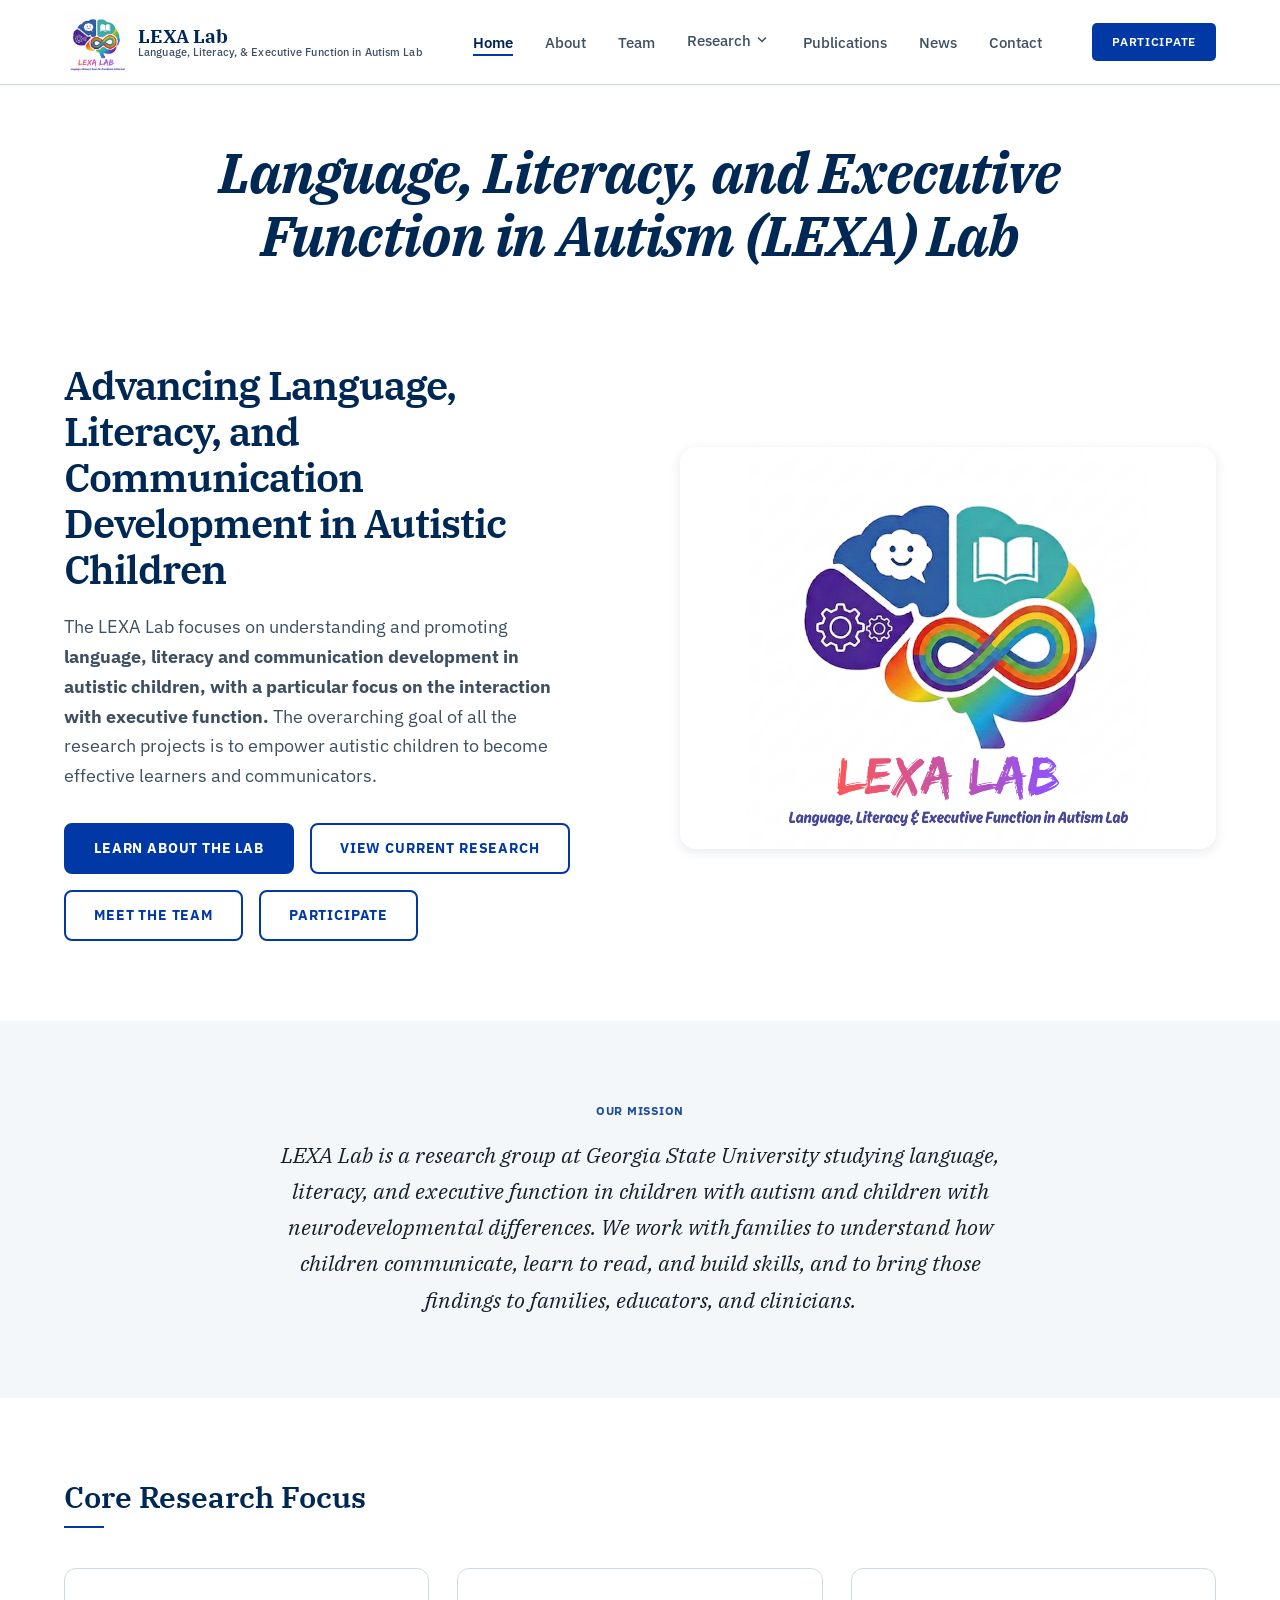
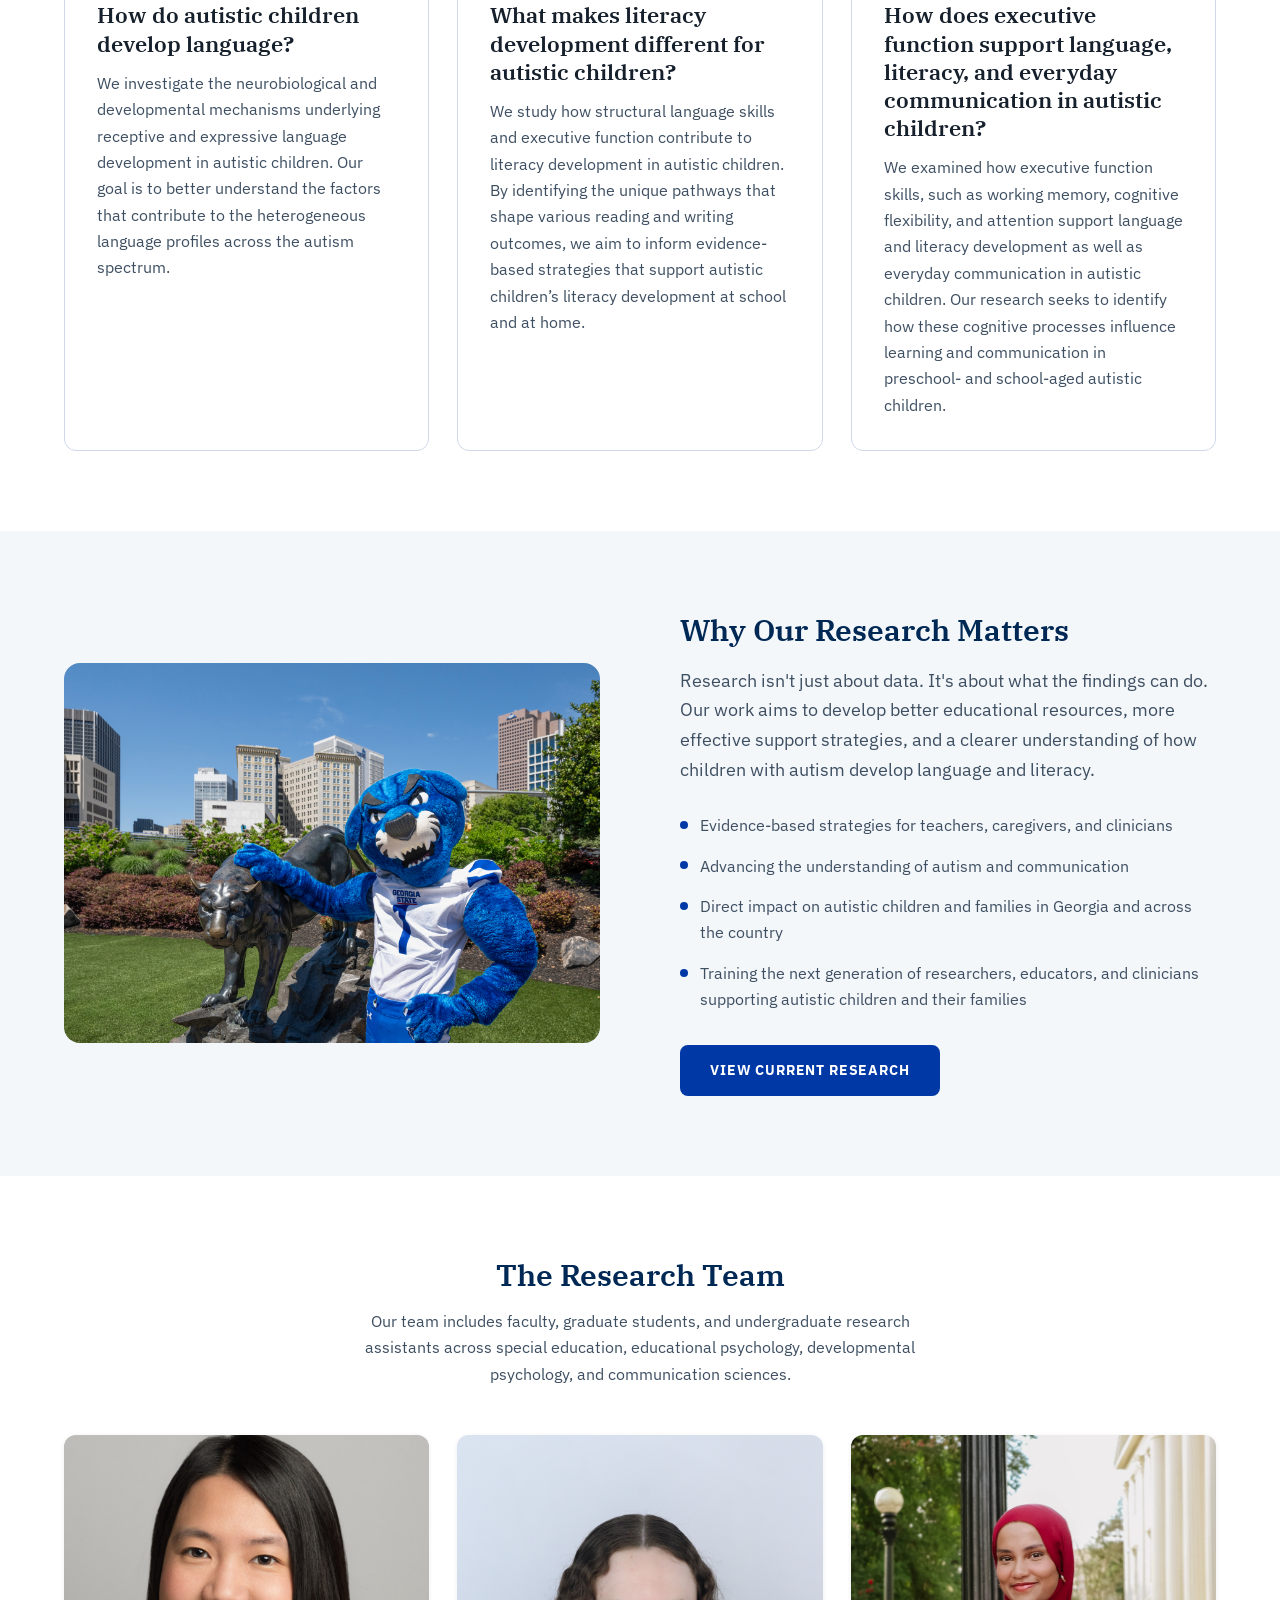
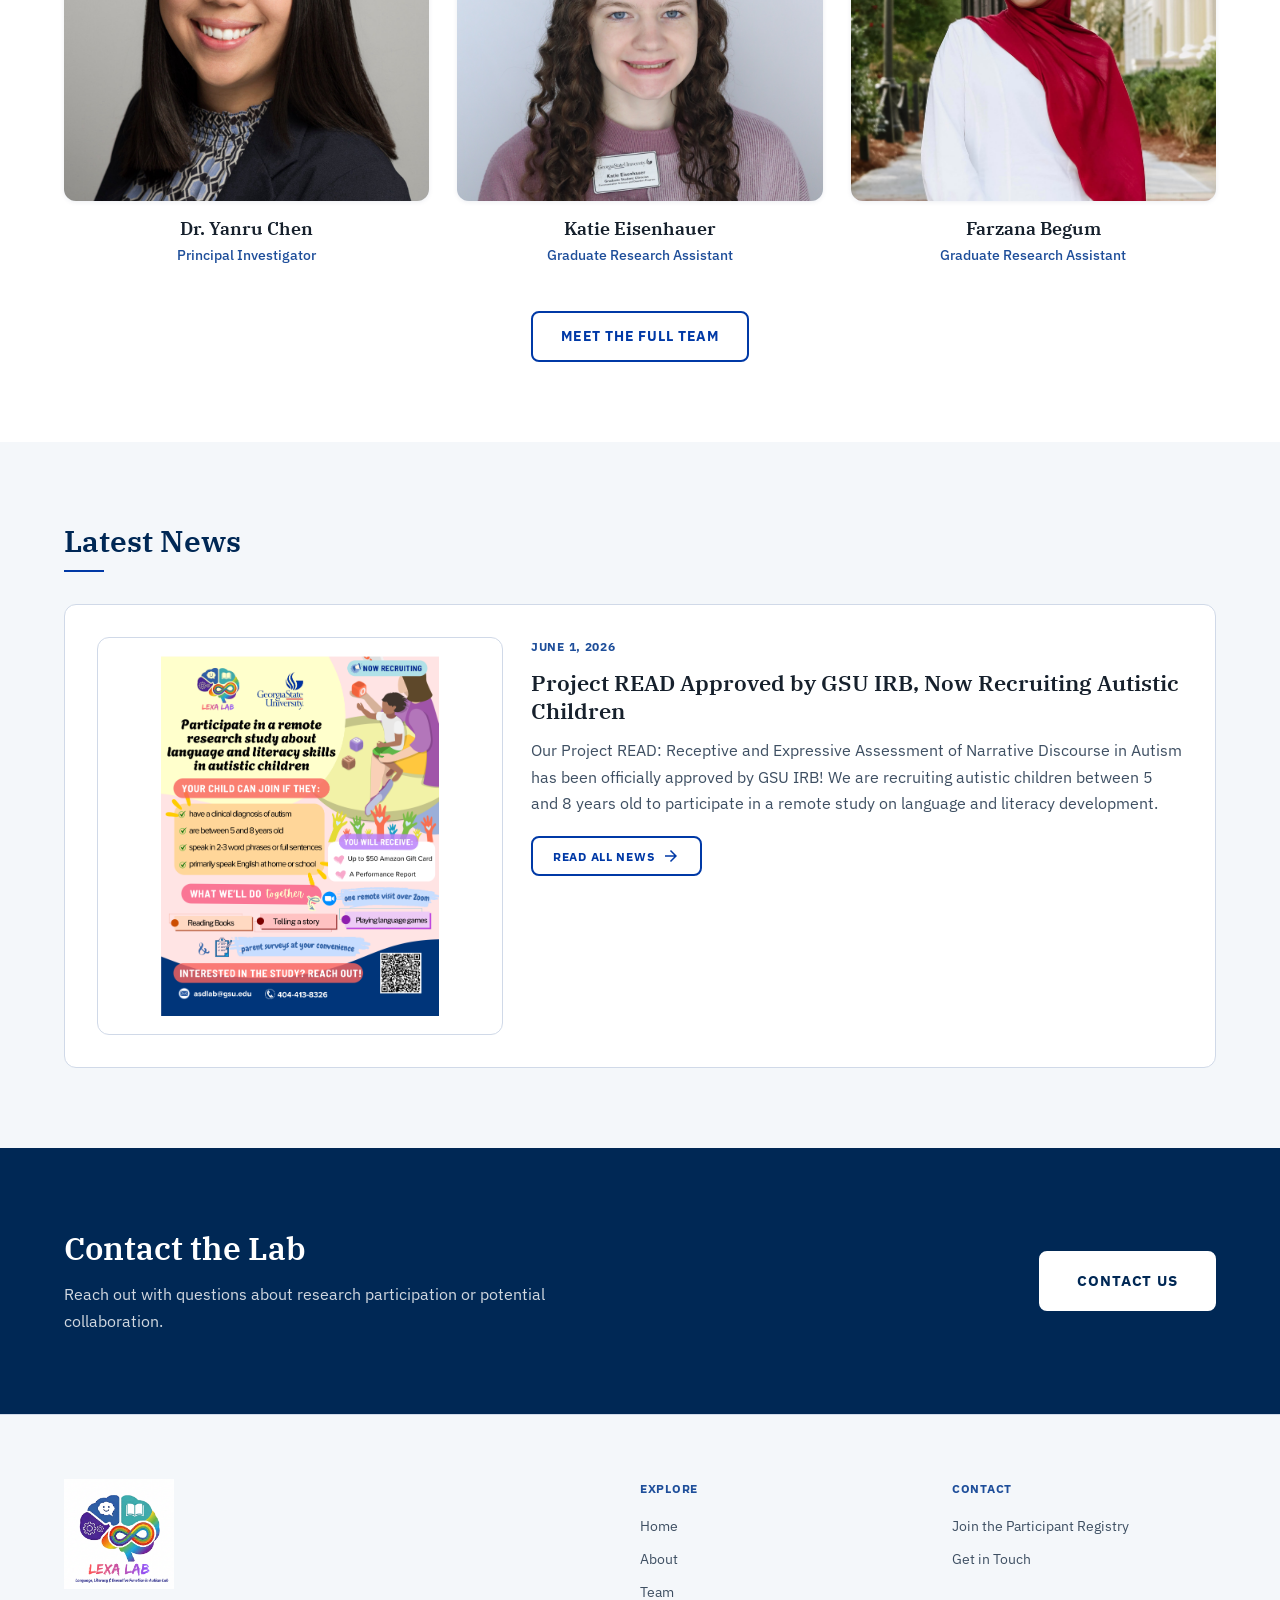
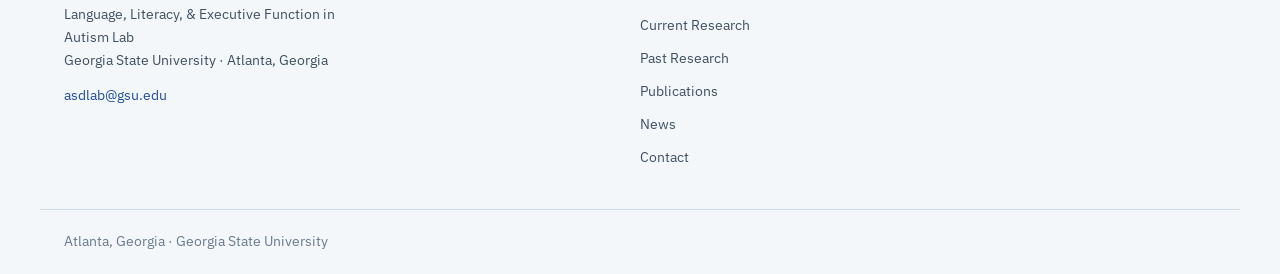
==== commit faef24c9: "Update Research Team on the homepage" ====
--- a/index.html
+++ b/index.html
@@ -276,9 +276,9 @@
           </div>
 
           <div class="preview-card">
-            <img src="assets/images/lara-lupo.jpg" alt="Lara Lupo" class="preview-headshot" style="width:100%; aspect-ratio:1; object-fit:cover; object-position:center top; display:block;" />
-            <h4>Lara Lupo</h4>
-            <p class="role">Undergraduate Research Assistant</p>
+            <img src="assets/images/farzana.jpg" alt="Farzana Begum" class="preview-headshot" style="width:100%; aspect-ratio:1; object-fit:cover; object-position:center top; display:block;" />
+            <h4>Farzana Begum</h4>
+            <p class="role">Graduate Research Assistant</p>
           </div>
 
         </div>
